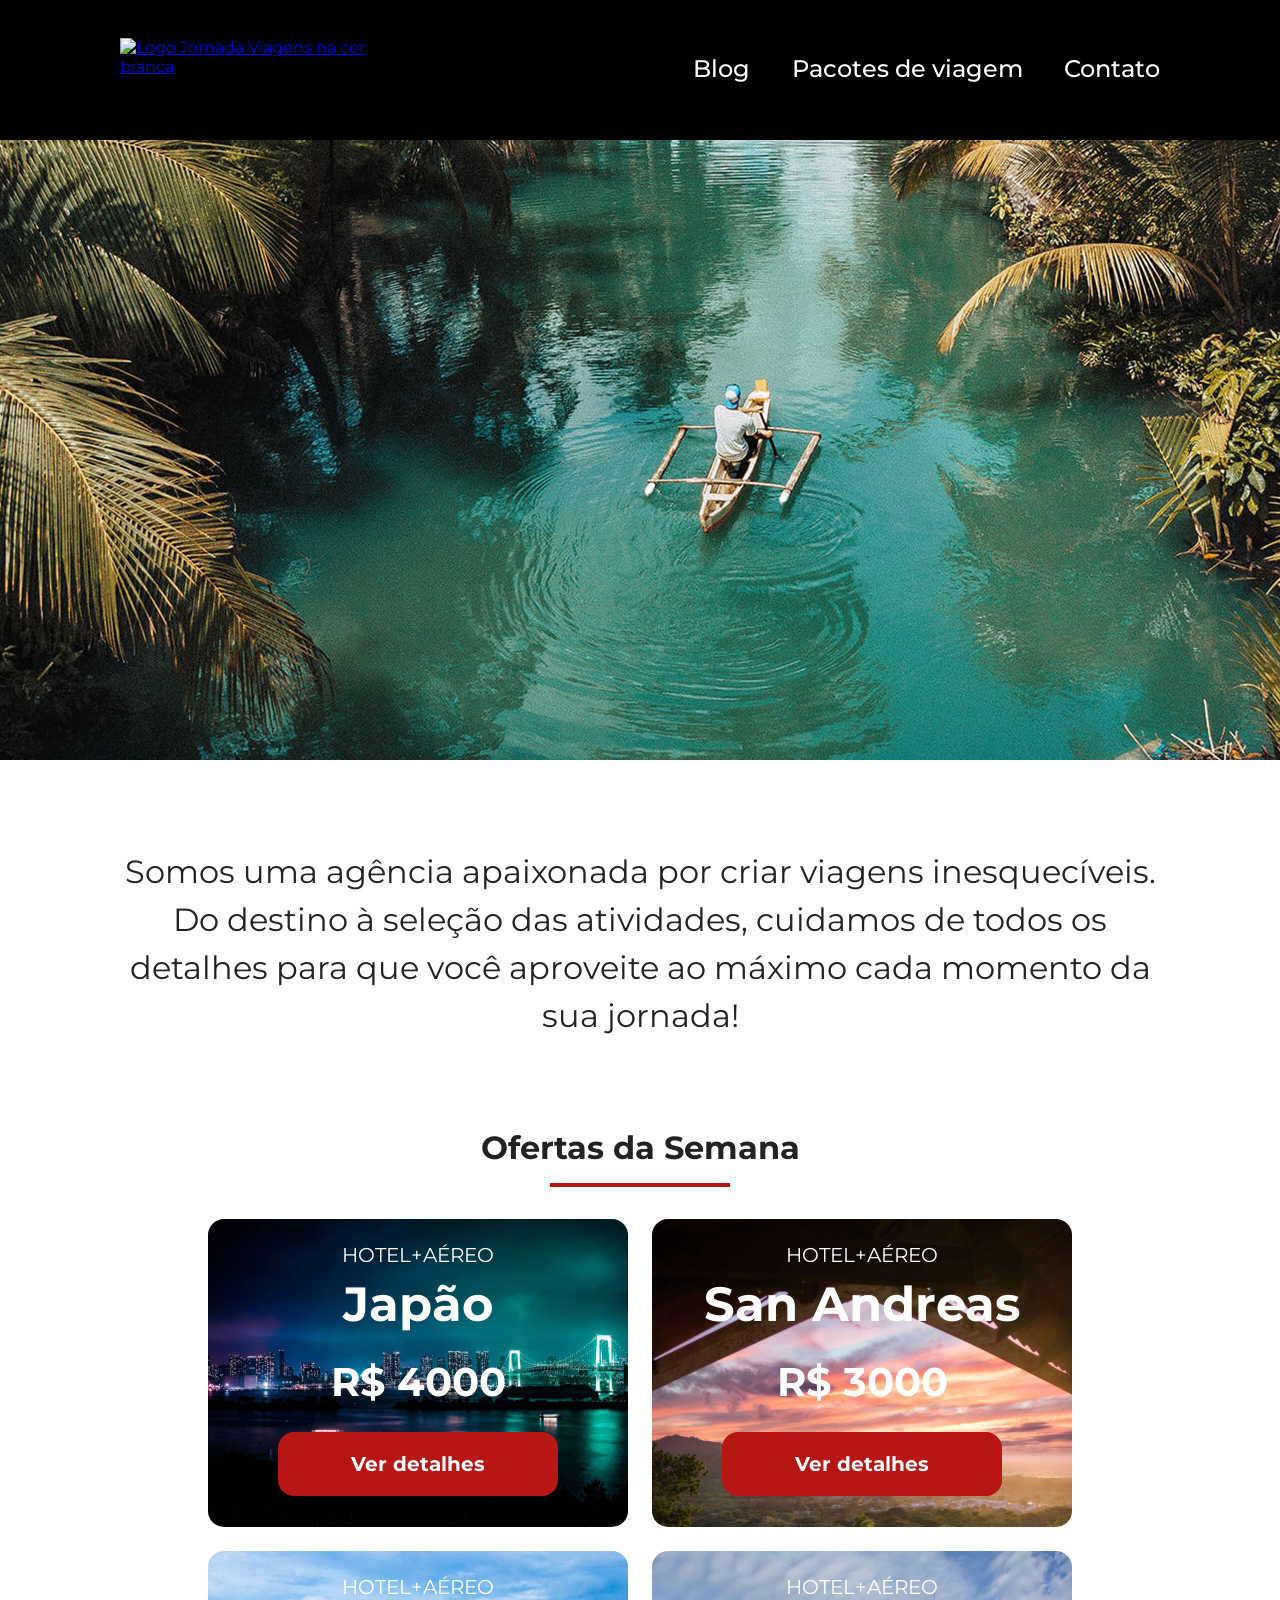
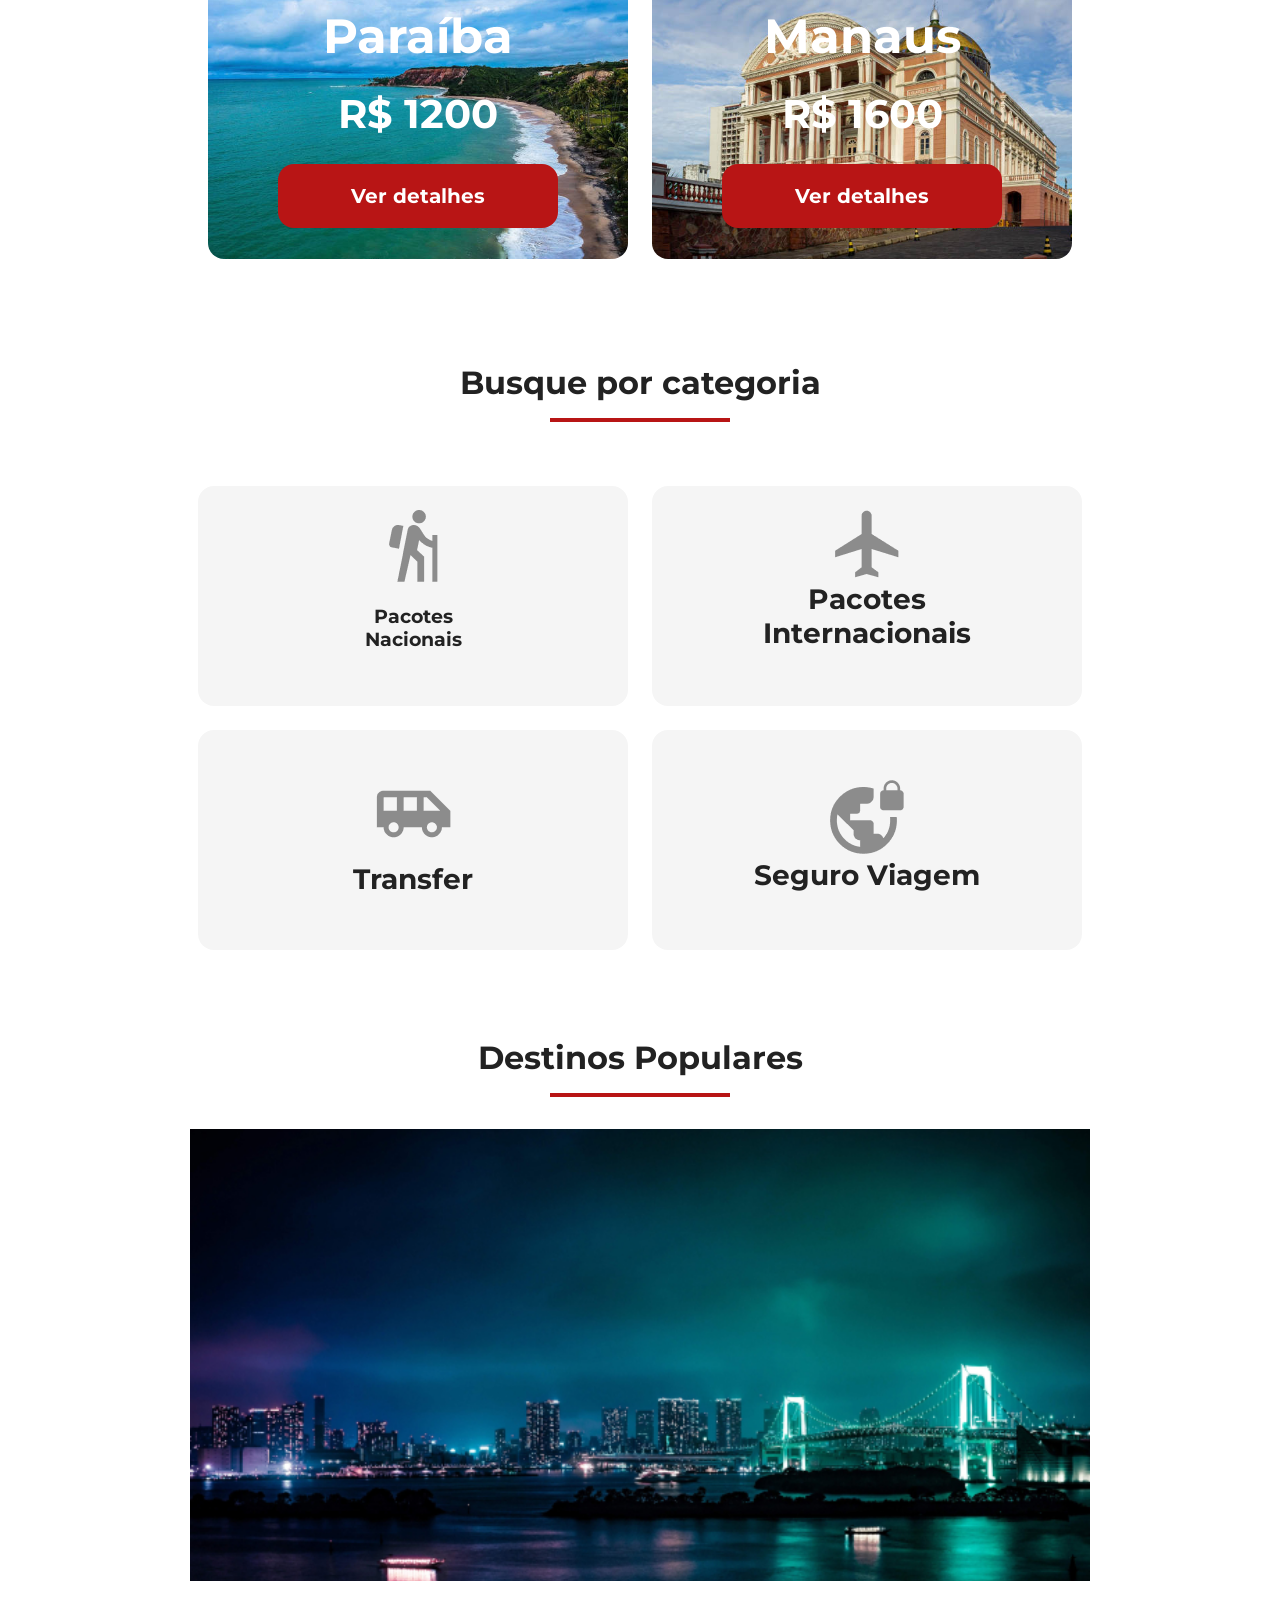
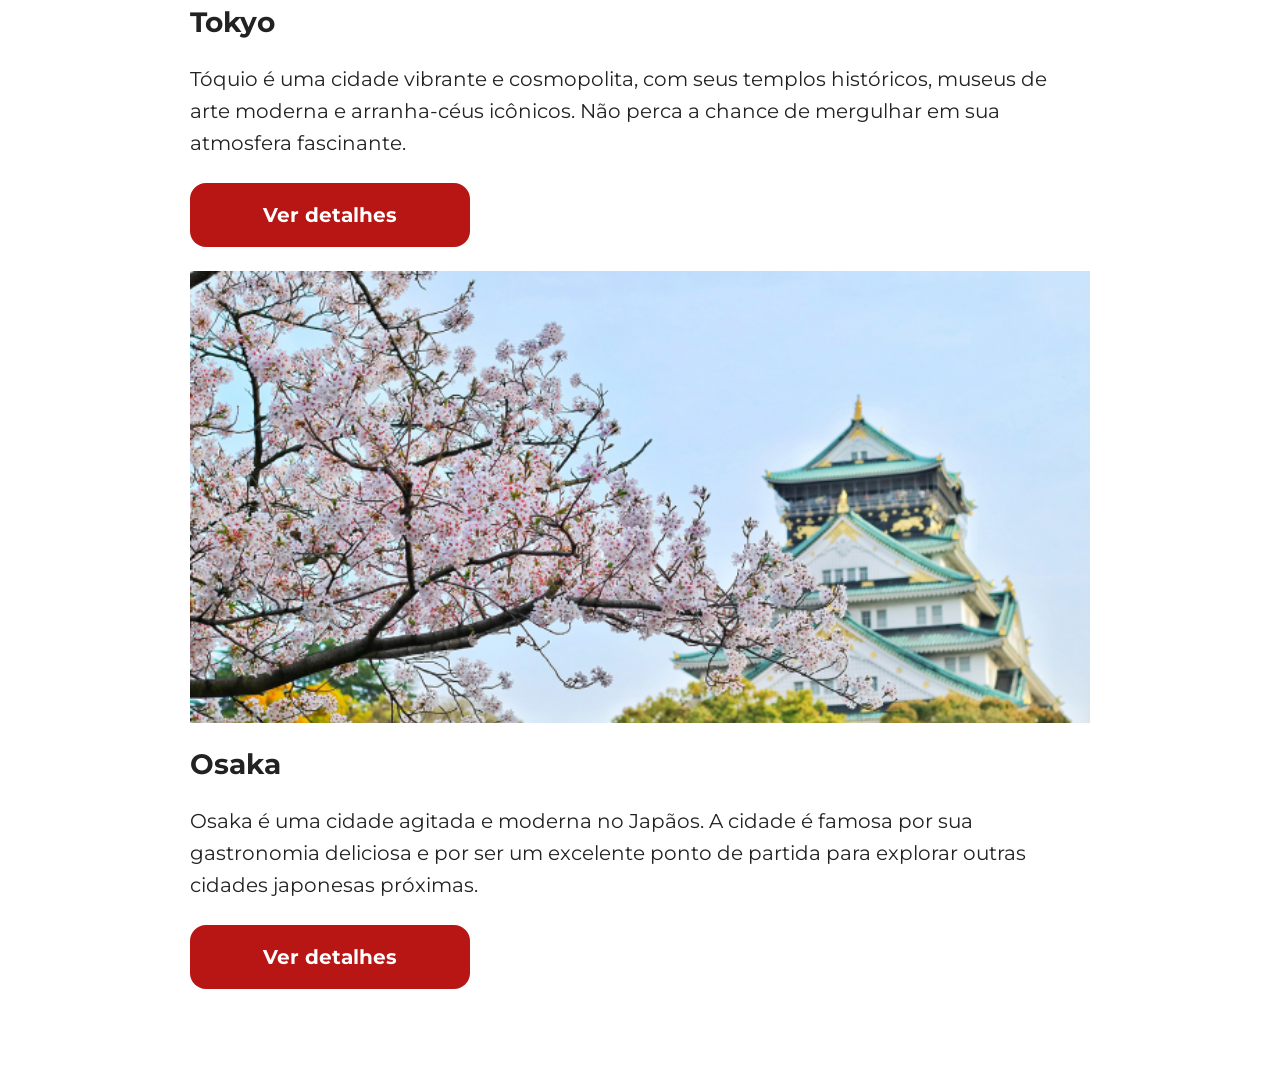
==== index.html @ fd66cb54 "igualando código e destinations" ====
<!doctype html>
<html lang="pt-BR">

<head>
  <meta charset="UTF-8" />
  <meta name="viewport" content="width=device-width, initial-scale=1.0" />
  <link rel="stylesheet" href="./css/style.css" />
  <title>Jornada Viagens</title>
</head>

<body>
  <header class="main-header">
    <a class="logo" href="index.html" title="voltar para a página inicial">
      <img class="img-mobile" src="img/bussola-jornada-branco.png"
        alt="Bussola do logo Jornada Viagens na cor branca" />
      <img class="img-desktop" src="img/bussola-texto-jornada-branco.png" alt="Logo Jornada Viagens na cor branca" />
    </a>
    <div class="navigation-menu">
      <label for="menu">
        <img src="img/menu.png" alt="menu" />
      </label>
      <input type="checkbox" id="menu" hidden />
      <nav>
        <ul class="list-links">
          <li>
            <a href="blog.html" target="_blank" title="Acessar Blog">Blog</a>
          </li>
          <li>
            <a href="pacotes-de-viagens.html" target="_blank" title="Acessar Pacotes de viagem">Pacotes de viagem</a>
          </li>
          <li>
            <a href="contato.html" target="_blank" title="Acessar Contato">Contato</a>
          </li>
        </ul>
      </nav>
    </div>
  </header>
  <section class="hero">
    <div class="hero-img"></div>
    <h2>
      Somos uma agência apaixonada por criar viagens inesquecíveis. Do destino
      à seleção das atividades, cuidamos de todos os detalhes para que você
      aproveite ao máximo cada momento da sua jornada!
    </h2>
  </section>
  </section>
  <section class="offers">
    <div class="section-title">
      <h2>Ofertas da Semana</h2>
      <hr />
    </div>
    <div class="offers-cards">
      <article class="card japao">
        <header>
          <p>HOTEL+AÉREO</p>
          <h3>
            Japão <br />
            <span>R$ 4000</span>
          </h3>
        </header>
        <footer>
          <a href="#" class="button">Ver detalhes</a>
        </footer>
      </article>
      <article class="card san-andreas">
        <header>
          <p>HOTEL+AÉREO</p>
          <h3>
            San Andreas <br />
            <span>R$ 3000</span>
          </h3>
        </header>
        <footer>
          <a href="#" class="button">Ver detalhes</a>
        </footer>
      </article>
      <article class="card paraiba">
        <header>
          <p>HOTEL+AÉREO</p>
          <h3>
            Paraíba <br />
            <span>R$ 1200</span>
          </h3>
        </header>
        <footer>
          <a href="#" class="button">Ver detalhes</a>
        </footer>
      </article>
      <article class="card manaus">
        <header>
          <p>HOTEL+AÉREO</p>
          <h3>
            Manaus <br />
            <span>R$ 1600</span>
          </h3>
        </header>
        <footer>
          <a href="#" class="button">Ver detalhes</a>
        </footer>
      </article>
    </div>
  </section>
  <section class="categories">
    <div class="section-title">
      <h2>Busque por categoria</h2>
      <hr />
    </div>
    <div class="categories-cards">
      <a class="card" href="#" target="_blank" title="Busque pela categoria Pacotes Nacionais">
        <img src="./img/icone-caminhada.png" alt="ícone cinza representando uma pessoa fazendo tracking" />
        <h3>Pacotes <br /> Nacionais</h3>
      </a>

      <a class="card" href="#" target="_blank" title="Busque pela categoria Pacotes Internacionais">
        <img src="img/icone-aviao.png" alt="ícone cinza representando um avião" />
        <h3 class="content-title">
          Pacotes <br />
          Internacionais
        </h3>
      </a>
      <a class="card single-line transfer" href="#" target="_blank" title="Busque pela categoria Transfer">
        <img src="img/icone-onibus.png" alt="ícone cinza representando um ônibus" />
        <h3 class="content-title">Transfer</h3>
      </a>
      <a class="card single-line" href="#" target="_blank" title="Busque pela categoria Seguro Viagem">
        <img src="img/icone-planeta.png" alt="ícone cinza representando o planeta terra com um cadeado" />
        <h3 class="content-title">Seguro Viagem</h3>
      </a>
    </div>
  </section>
  <section class="destinations">
    <div class="section-title">
      <h2>Destinos Populares</h2>
      <hr />
    </div>
    <div class="destination-items">
      <article class="item tokyo">
        <header>
          <div class="img-item"></div>
          <h3 class="content-title">Tokyo</h3>
        </header>
        <p class="content-text">
          Tóquio é uma cidade vibrante e cosmopolita, com seus templos
          históricos, museus de arte moderna e arranha-céus icônicos. Não
          perca a chance de mergulhar em sua atmosfera fascinante.
        </p>
        <footer>
          <a href="#" class="button" target="_blank" title="Veja mais detalhes do destino Tokyo">Ver detalhes</a>
        </footer>
      </article>
      <article class="item osaka">
        <header>
          <div class="img-item"></div>
          <h3 class="content-title">Osaka</h3>
        </header>
        <p class="content-text">
          Osaka é uma cidade agitada e moderna no Japãos. A cidade é famosa
          por sua gastronomia deliciosa e por ser um excelente ponto de
          partida para explorar outras cidades japonesas próximas.
        </p>
        <footer>
          <a href="#" class="button" target="_blank" title="Veja mais detalhes do destino Osaka">Ver detalhes</a>
        </footer>
      </article>
    </div>
  </section>
</body>

</html>
---- css/style.css ----
@import url("global.css");
@import url("header.css");
@import url("hero.css");
@import url("offers.css");
@import url(categories.css);
@import url("destinations.css");
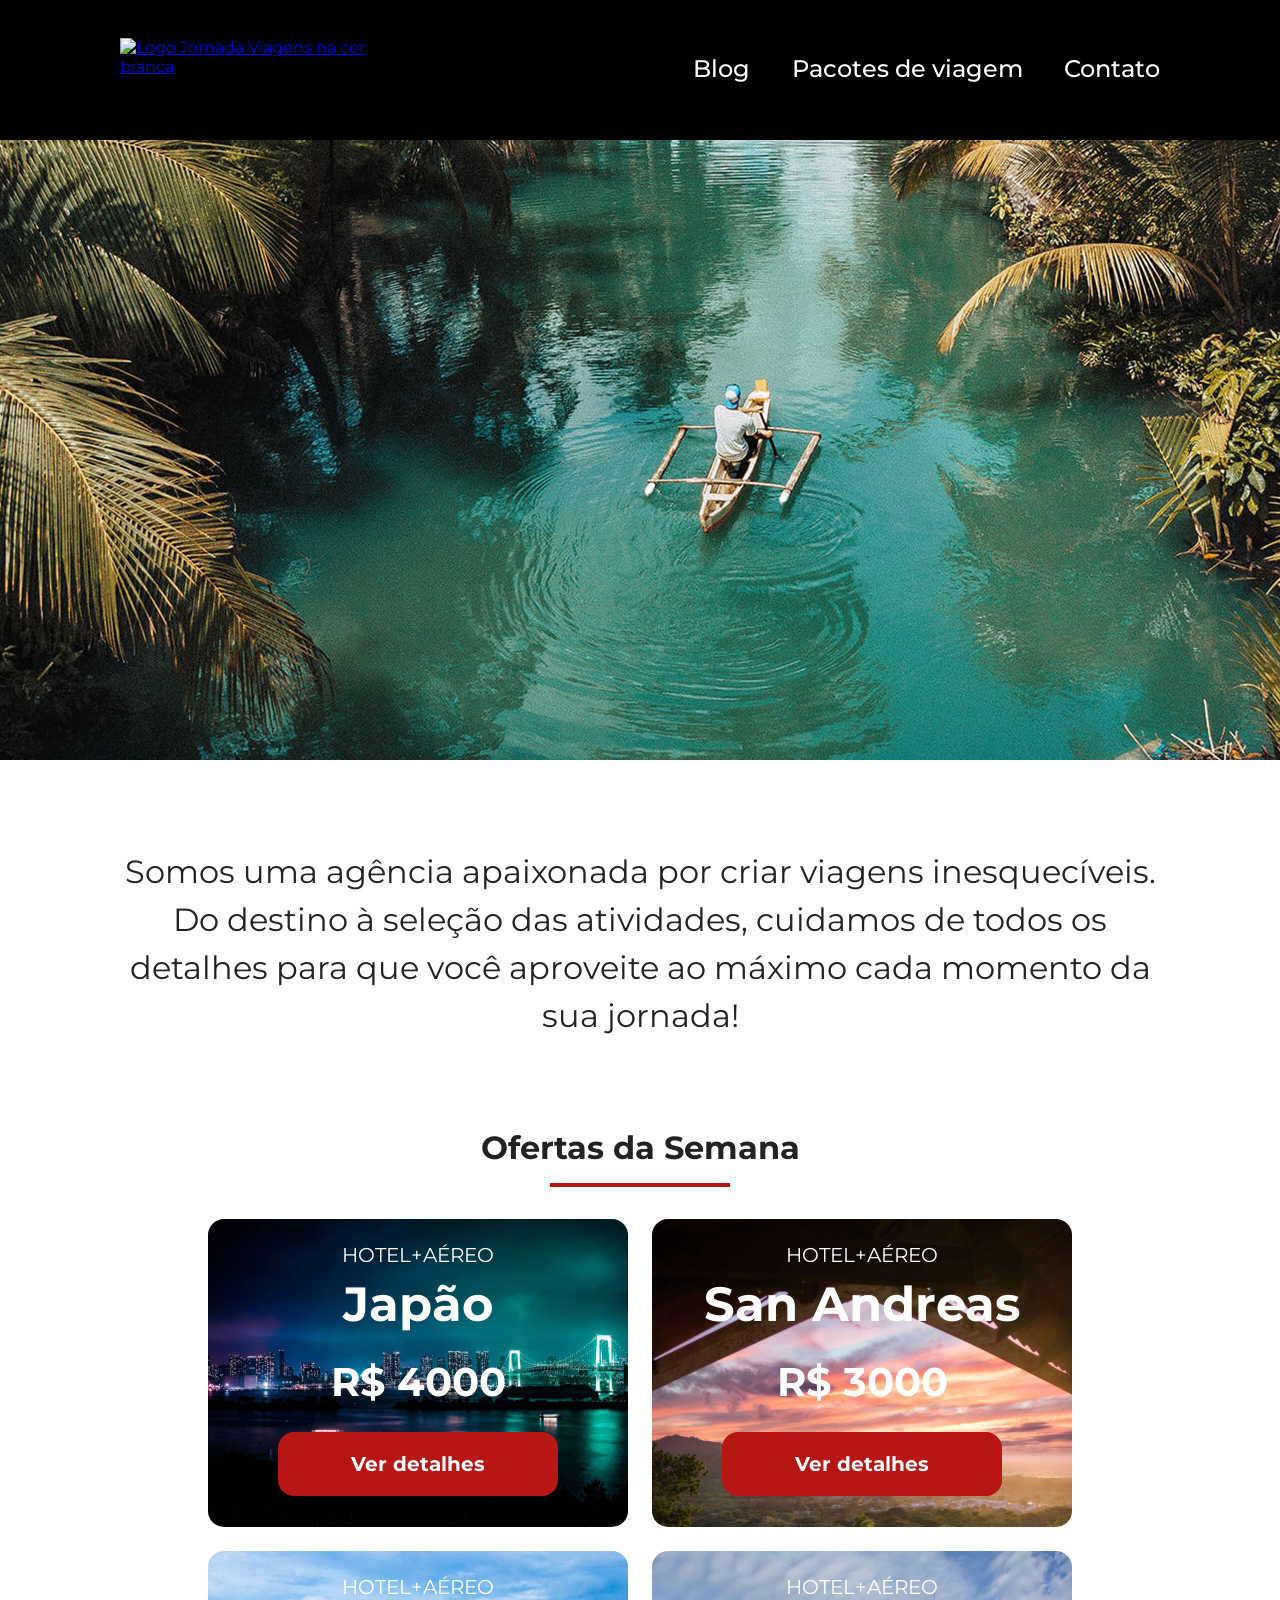
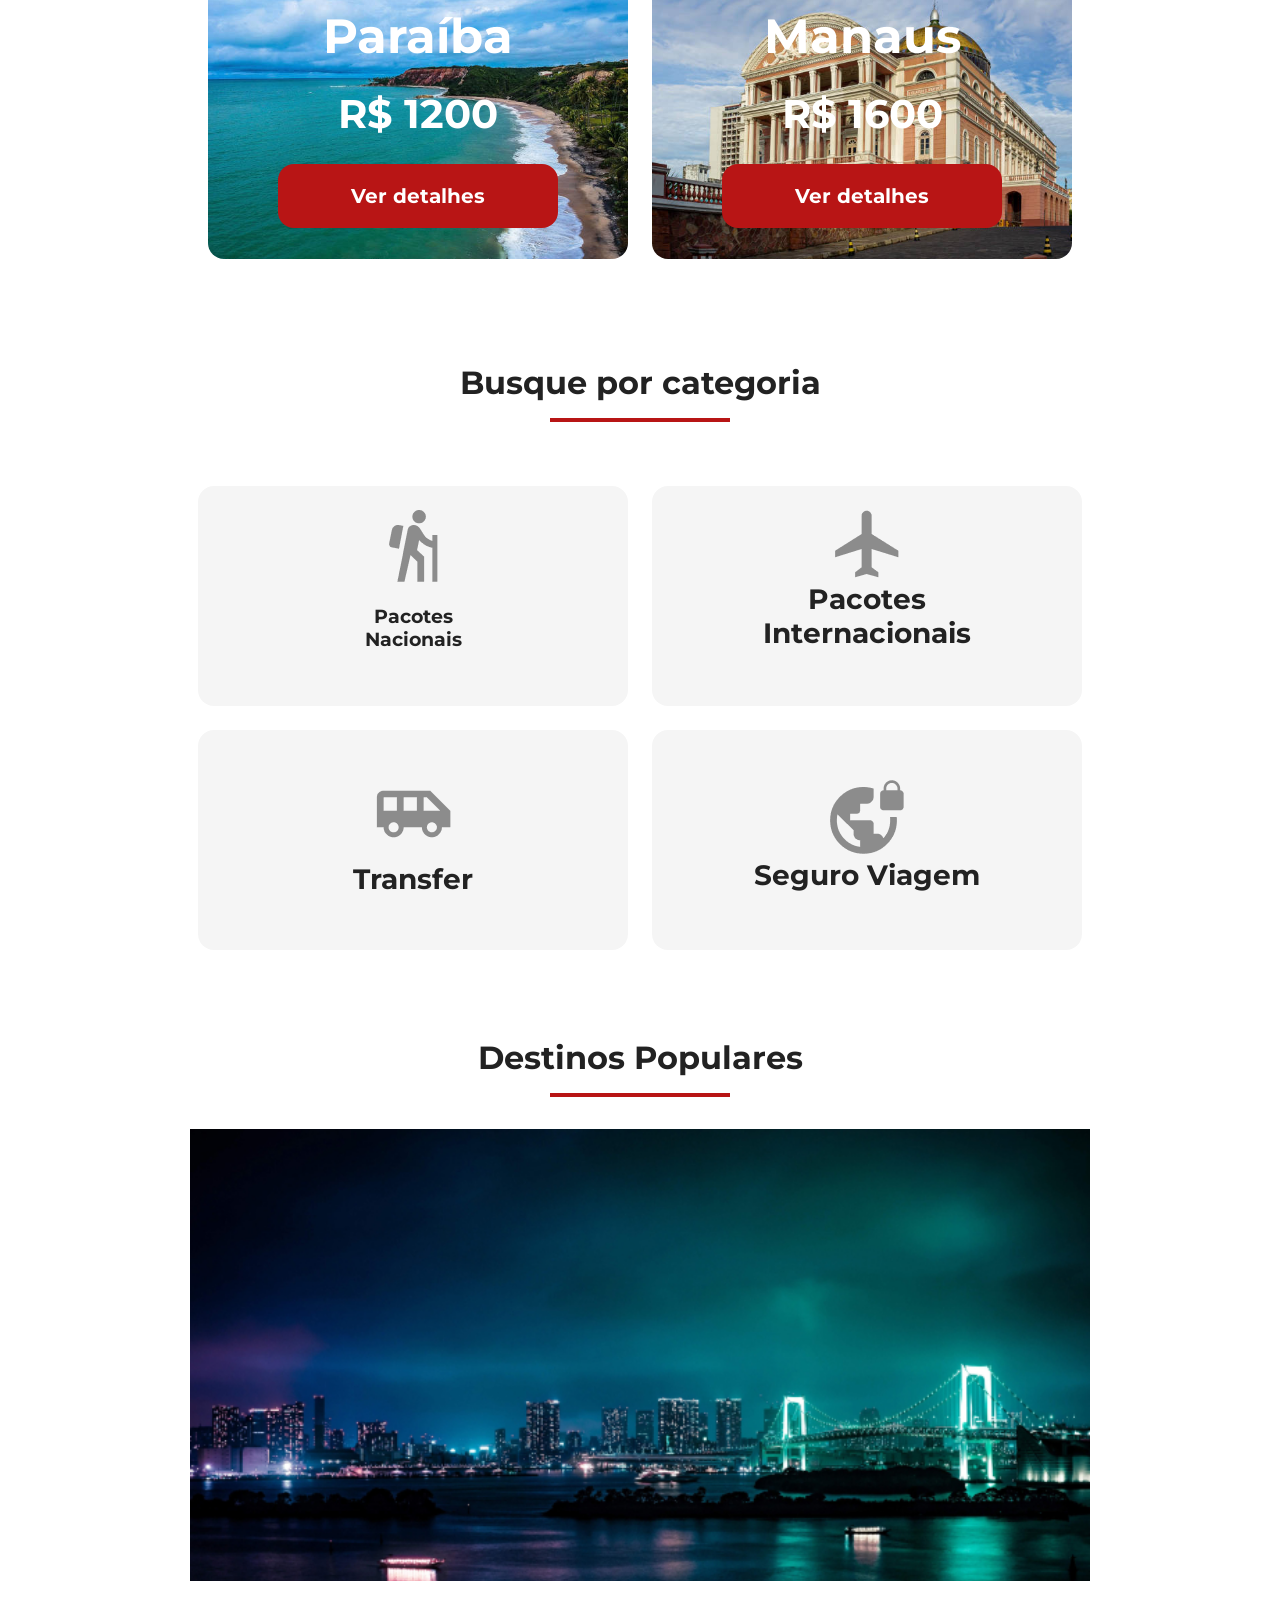
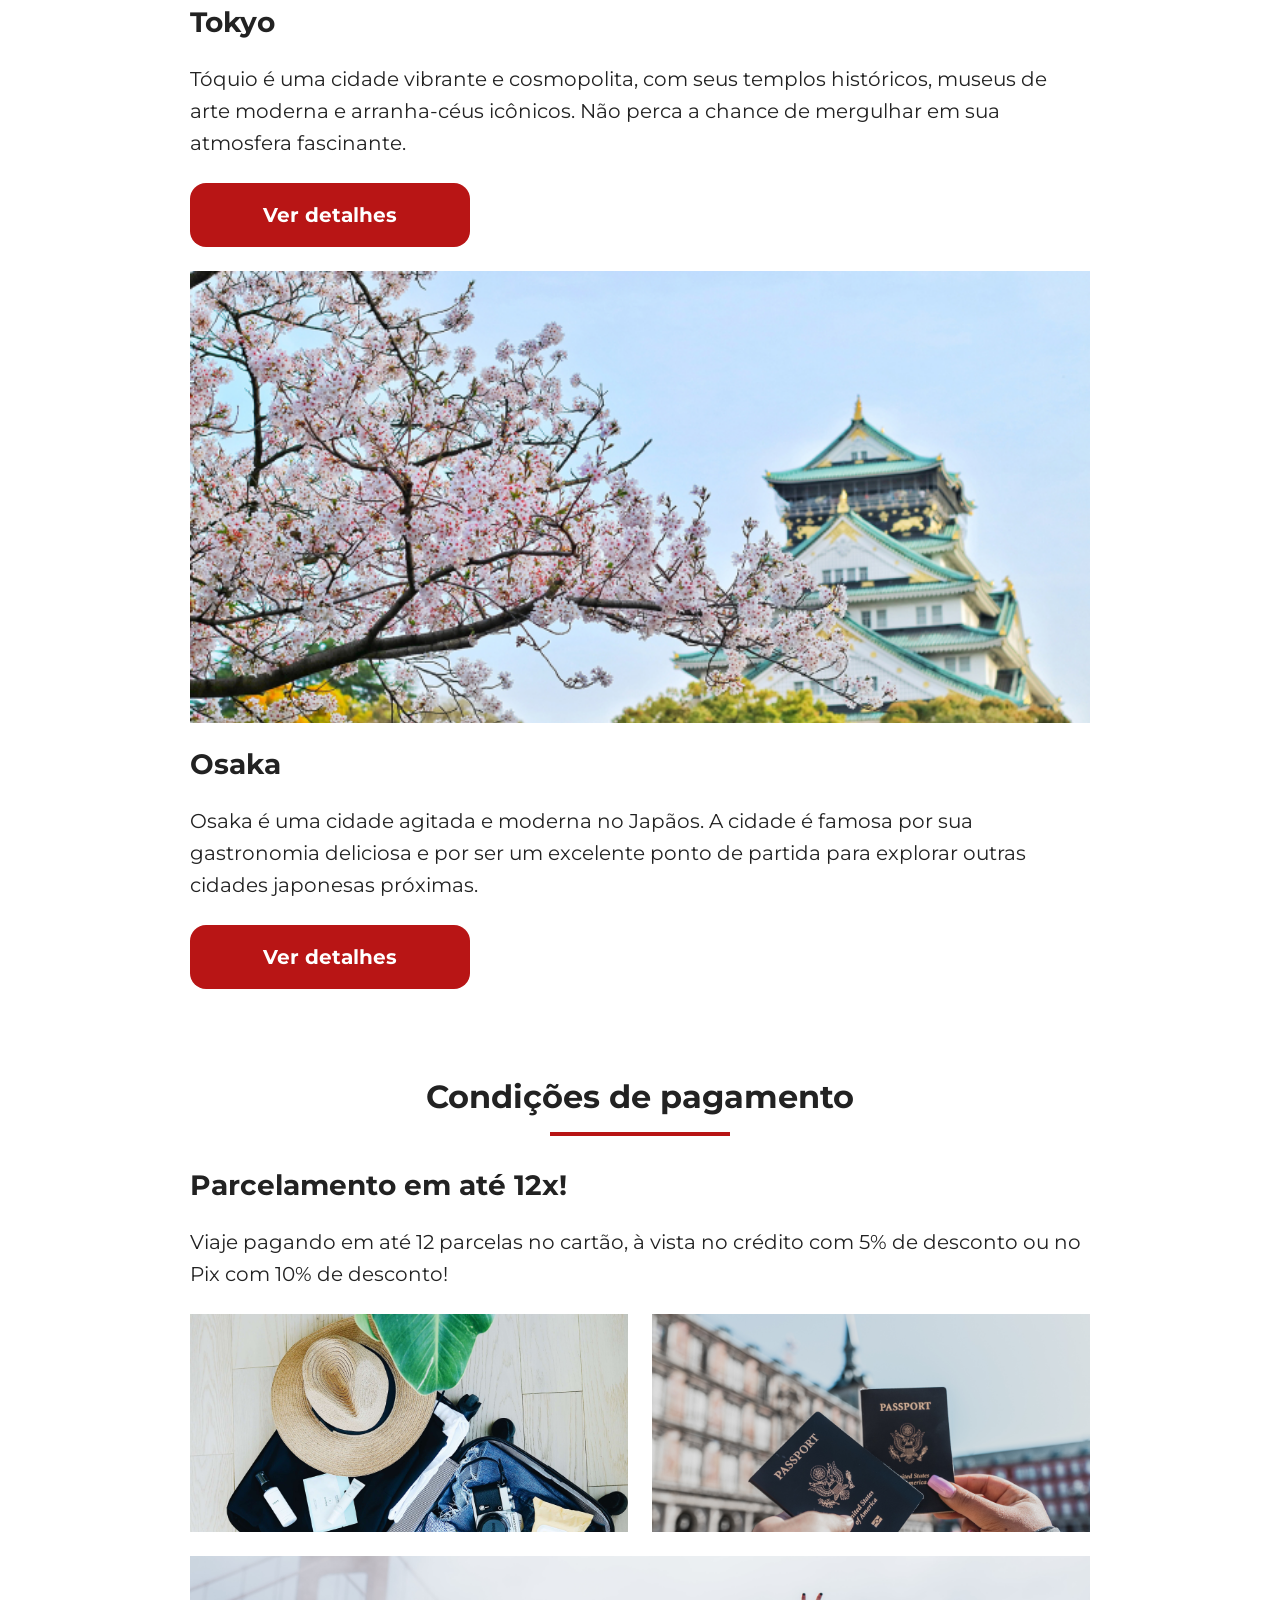
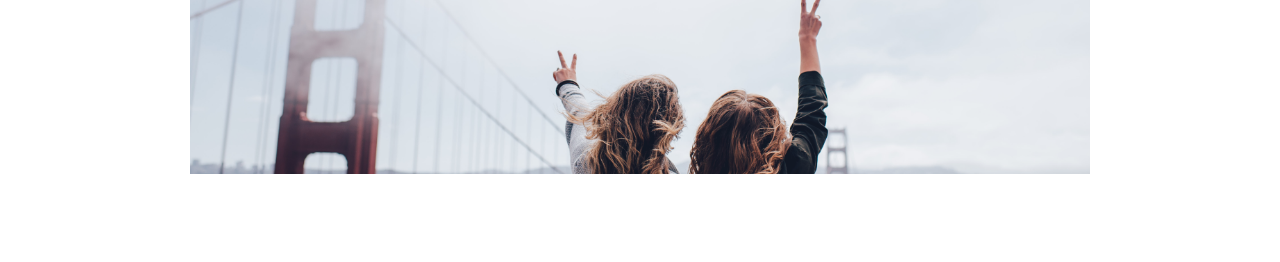
==== commit fddfbd65: "Sessão Pagamentos" ====
--- a/index.html
+++ b/index.html
@@ -164,6 +164,22 @@
       </article>
     </div>
   </section>
+  <section class="payments">
+    <div class="section-title">
+      <h2>Condições de pagamento</h2>
+      <hr />
+    </div>
+    <div class="text-content">
+      <h3 class="content-title">Parcelamento em até 12x!</h3>
+      <p class="content-text">
+        Viaje pagando em até 12 parcelas no cartão, à vista no crédito com 5% de desconto ou no Pix com 10% de desconto! </p>
+    </div>
+    <div class="image-gallery">
+      <div class="image first"></div>
+      <div class="image second"></div>
+      <div class="image thirdy colspan-2"></div>
+    </div>
+  </section>
 </body>
 
 </html>
--- a/css/style.css
+++ b/css/style.css
@@ -4,3 +4,4 @@
 @import url("offers.css");
 @import url(categories.css);
 @import url("destinations.css");
+@import url("payments.css");
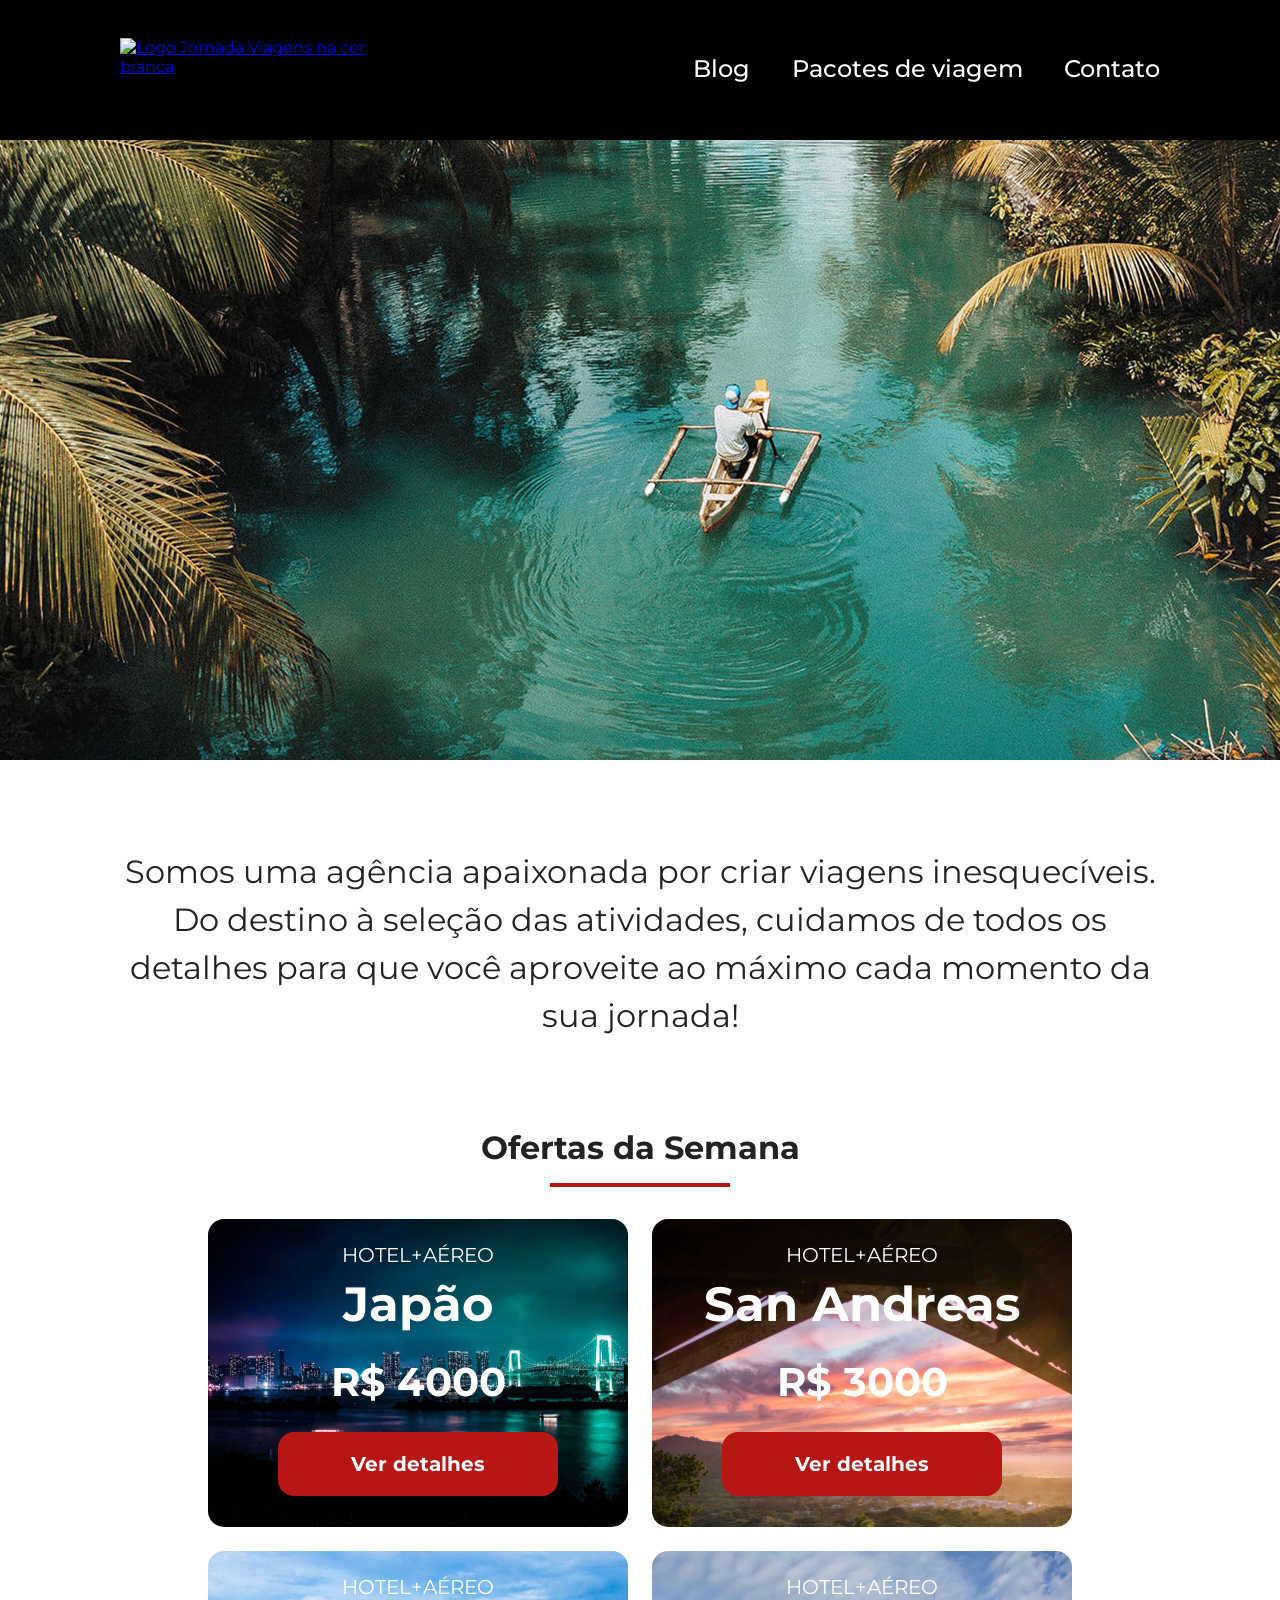
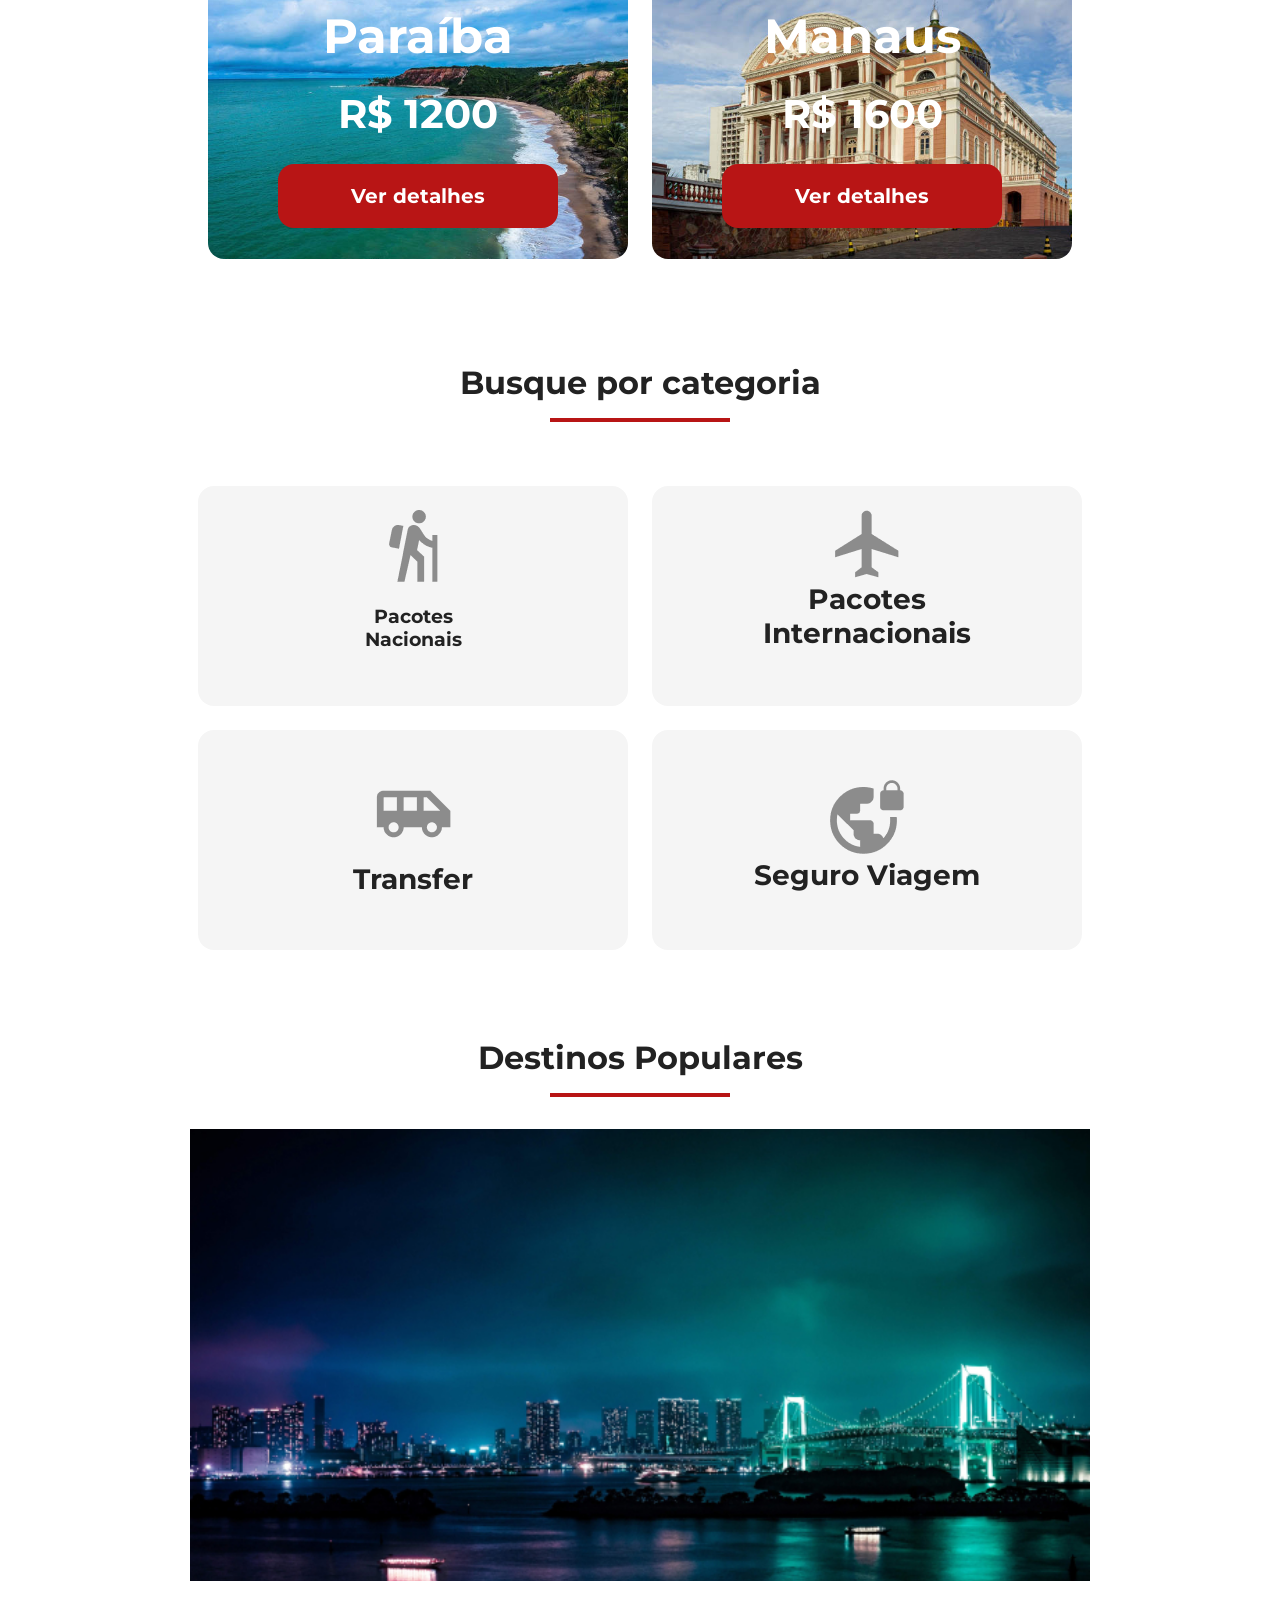
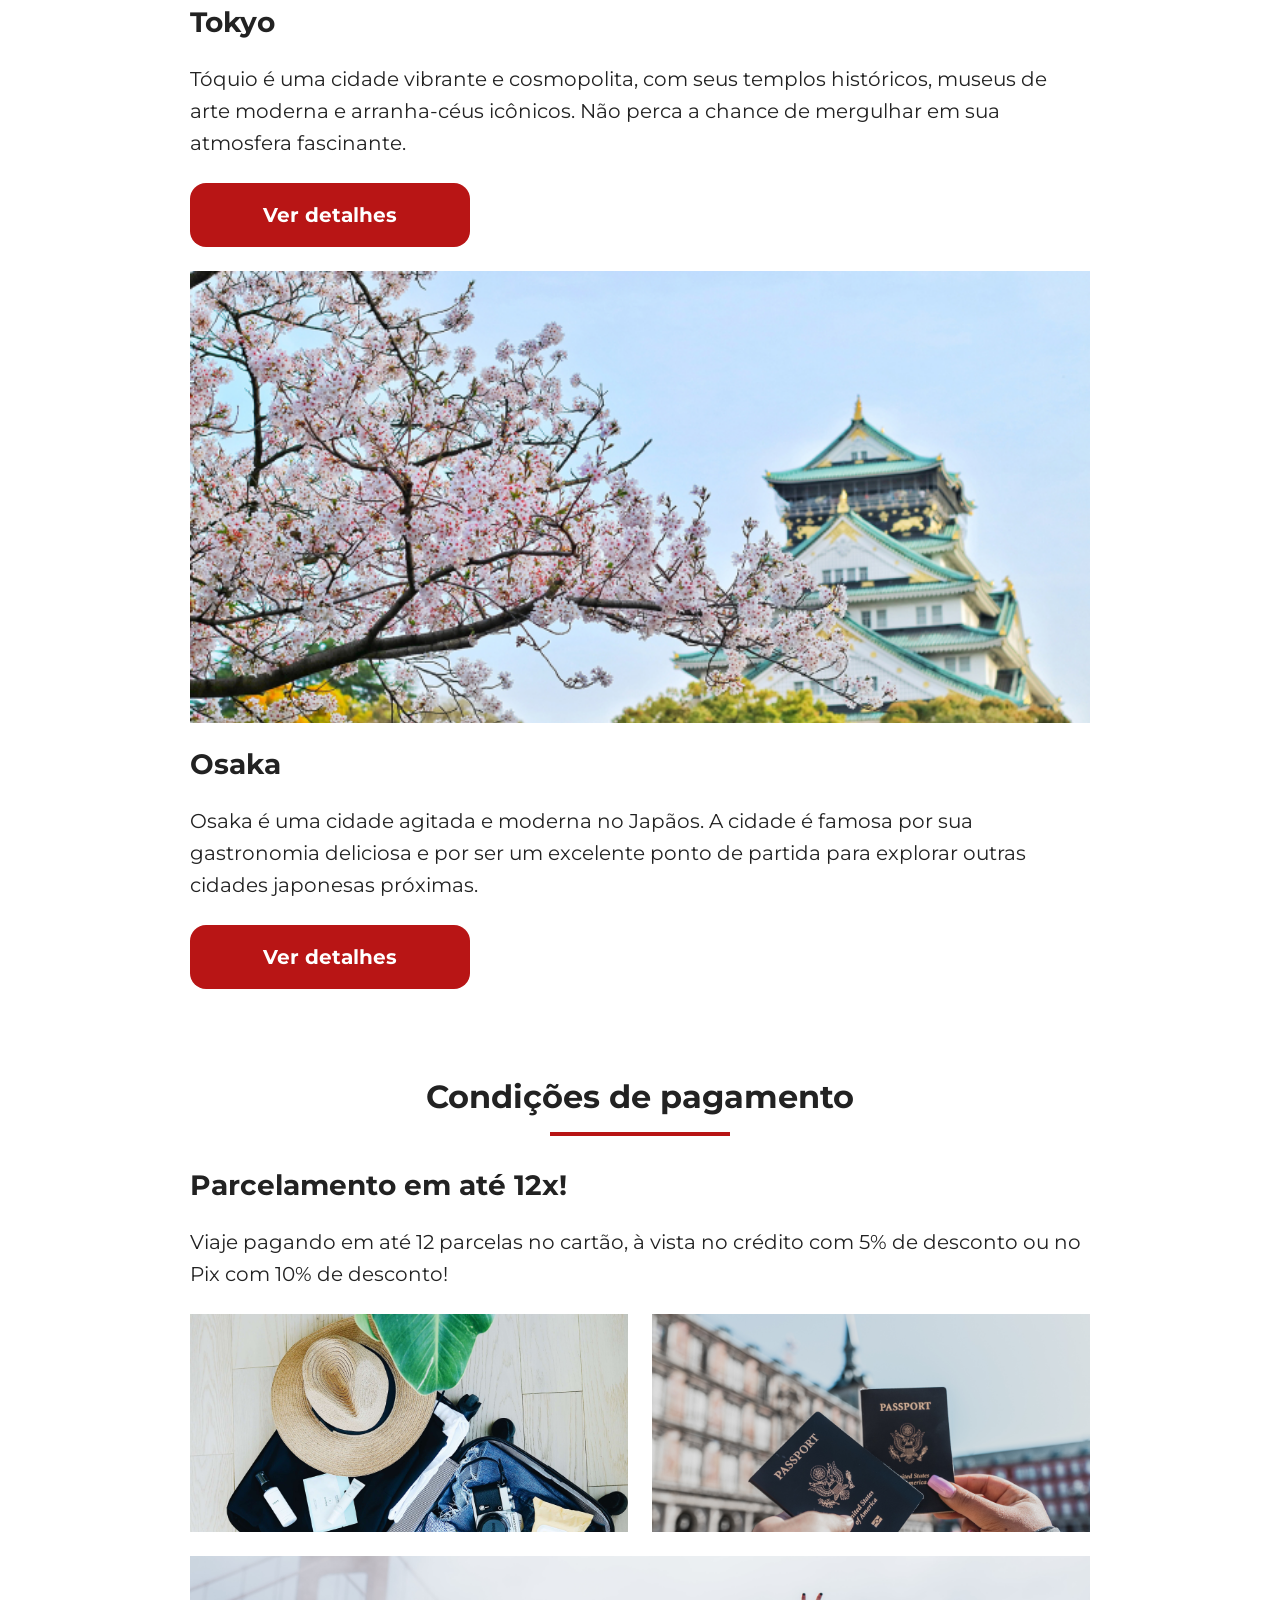
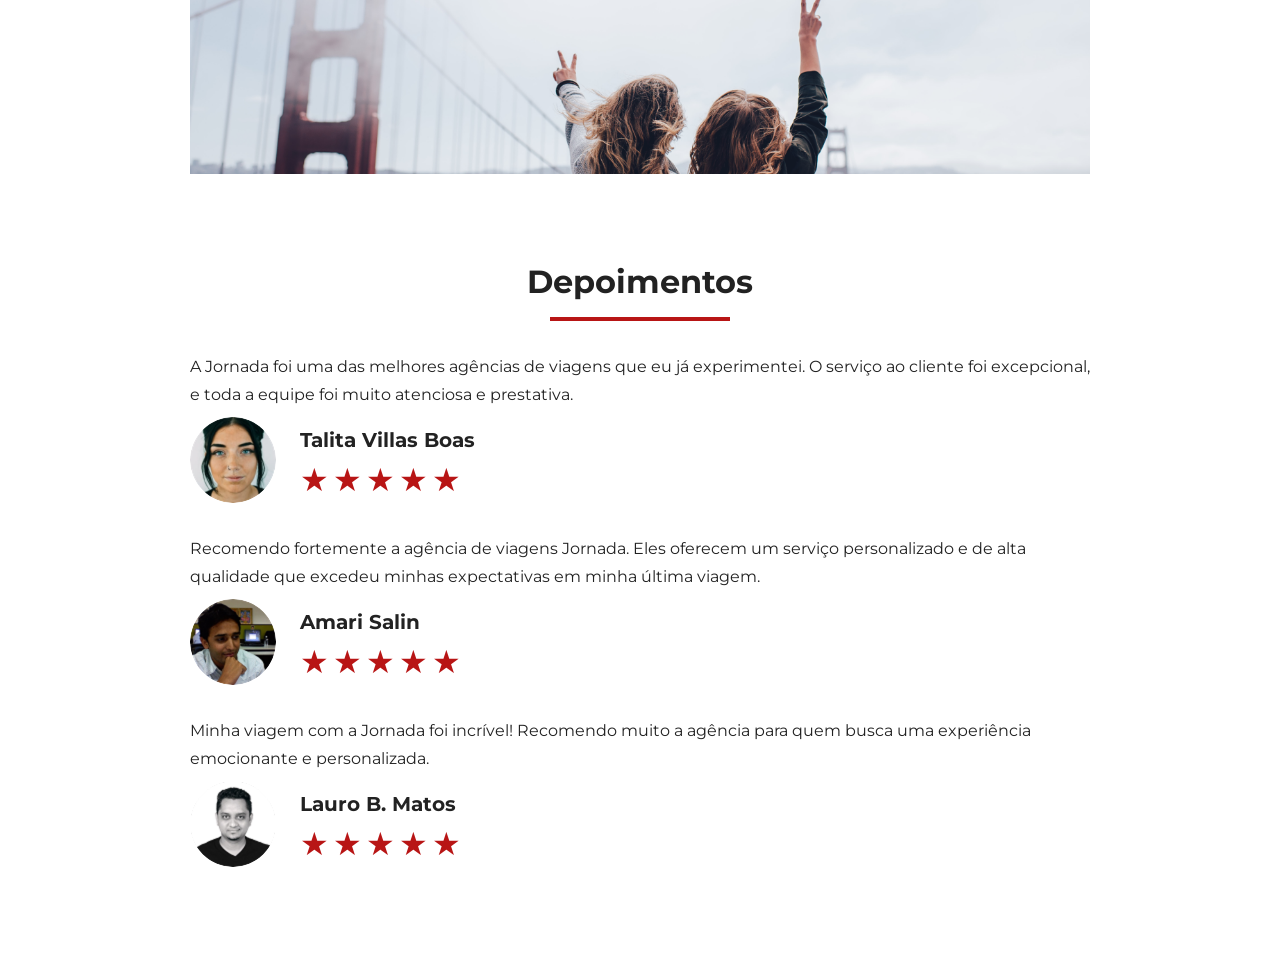
==== commit 32df6a20: "depoimentos" ====
--- a/index.html
+++ b/index.html
@@ -169,17 +169,83 @@
       <h2>Condições de pagamento</h2>
       <hr />
     </div>
-    <div class="text-content">
-      <h3 class="content-title">Parcelamento em até 12x!</h3>
-      <p class="content-text">
-        Viaje pagando em até 12 parcelas no cartão, à vista no crédito com 5% de desconto ou no Pix com 10% de desconto! </p>
-    </div>
-    <div class="image-gallery">
-      <div class="image first"></div>
-      <div class="image second"></div>
-      <div class="image thirdy colspan-2"></div>
-    </div>
-  </section>
+    <div class="content-container">
+      <div class="text-content">
+        <h3 class="content-title">Parcelamento em até 12x!</h3>
+        <p class="content-text">
+          Viaje pagando em até 12 parcelas no cartão, à vista no crédito com 5% de desconto ou no Pix com 10% de
+          desconto! </p>
+      </div>
+      <div class="image-gallery">
+        <div class="image first"></div>
+        <div class="image second"></div>
+        <div class="image thirdy colspan-2"></div>
+      </div>
+    </div>
+  </section>
+  <section class="testimonials">
+    <div class="section-title">
+      <h2>Depoimentos</h2>
+      <hr />
+    </div>
+    <div class="testimonial-container">
+      <article class="testimonial">
+        <header>
+          <p>A Jornada foi uma das melhores agências de viagens que eu já experimentei. O serviço ao cliente foi
+            excepcional, e toda a equipe foi muito atenciosa e prestativa.</p>
+        </header>
+        <footer>
+          <img src="img/avatar-talita.png" alt="Foto de perfil da cliente Talita Villas Boas" />
+          <div class="profile-content">
+            <h4 class="content-title">Talita Villas Boas</h4>
+            <div class="rating">
+              <span class="star">&#9733;</span>
+              <span class="star">&#9733;</span>
+              <span class="star">&#9733;</span>
+              <span class="star">&#9733;</span>
+              <span class="star">&#9733;</span>
+            </div>
+          </div>
+        </footer>
+      </article>
+      <article class="testimonial">
+        <header>
+          <p>Recomendo fortemente a agência de viagens Jornada. Eles oferecem um serviço personalizado e de alta
+            qualidade que excedeu minhas expectativas em minha última viagem.</p>
+        </header>
+        <footer>
+          <img src="img/avatar-amari.png" alt="Foto de perfil da cliente Amari Salin" />
+          <div class="profile-content">
+            <h4 class="content-title">Amari Salin</h4>
+            <div class="rating">
+              <span class="star">&#9733;</span>
+              <span class="star">&#9733;</span>
+              <span class="star">&#9733;</span>
+              <span class="star">&#9733;</span>
+              <span class="star">&#9733;</span>
+            </div>
+          </div>
+        </footer>
+      </article>
+      <article class="testimonial">
+        <header>
+          <p>Minha viagem com a Jornada foi incrível! Recomendo muito a agência para quem busca uma experiência emocionante e personalizada.</p>
+        </header>
+        <footer>
+          <img src="img/avatar-lauro.png" alt="Foto de perfil da cliente Lauro B. Matos" />
+          <div class="profile-content">
+            <h4 class="content-title">Lauro B. Matos</h4>
+            <div class="rating">
+              <span class="star">&#9733;</span>
+              <span class="star">&#9733;</span>
+              <span class="star">&#9733;</span>
+              <span class="star">&#9733;</span>
+              <span class="star">&#9733;</span>
+            </div>
+          </div>
+        </footer>
+      </article>
+    </div>
 </body>
 
 </html>
--- a/css/style.css
+++ b/css/style.css
@@ -5,3 +5,4 @@
 @import url(categories.css);
 @import url("destinations.css");
 @import url("payments.css");
+@import url("testimonials.css");
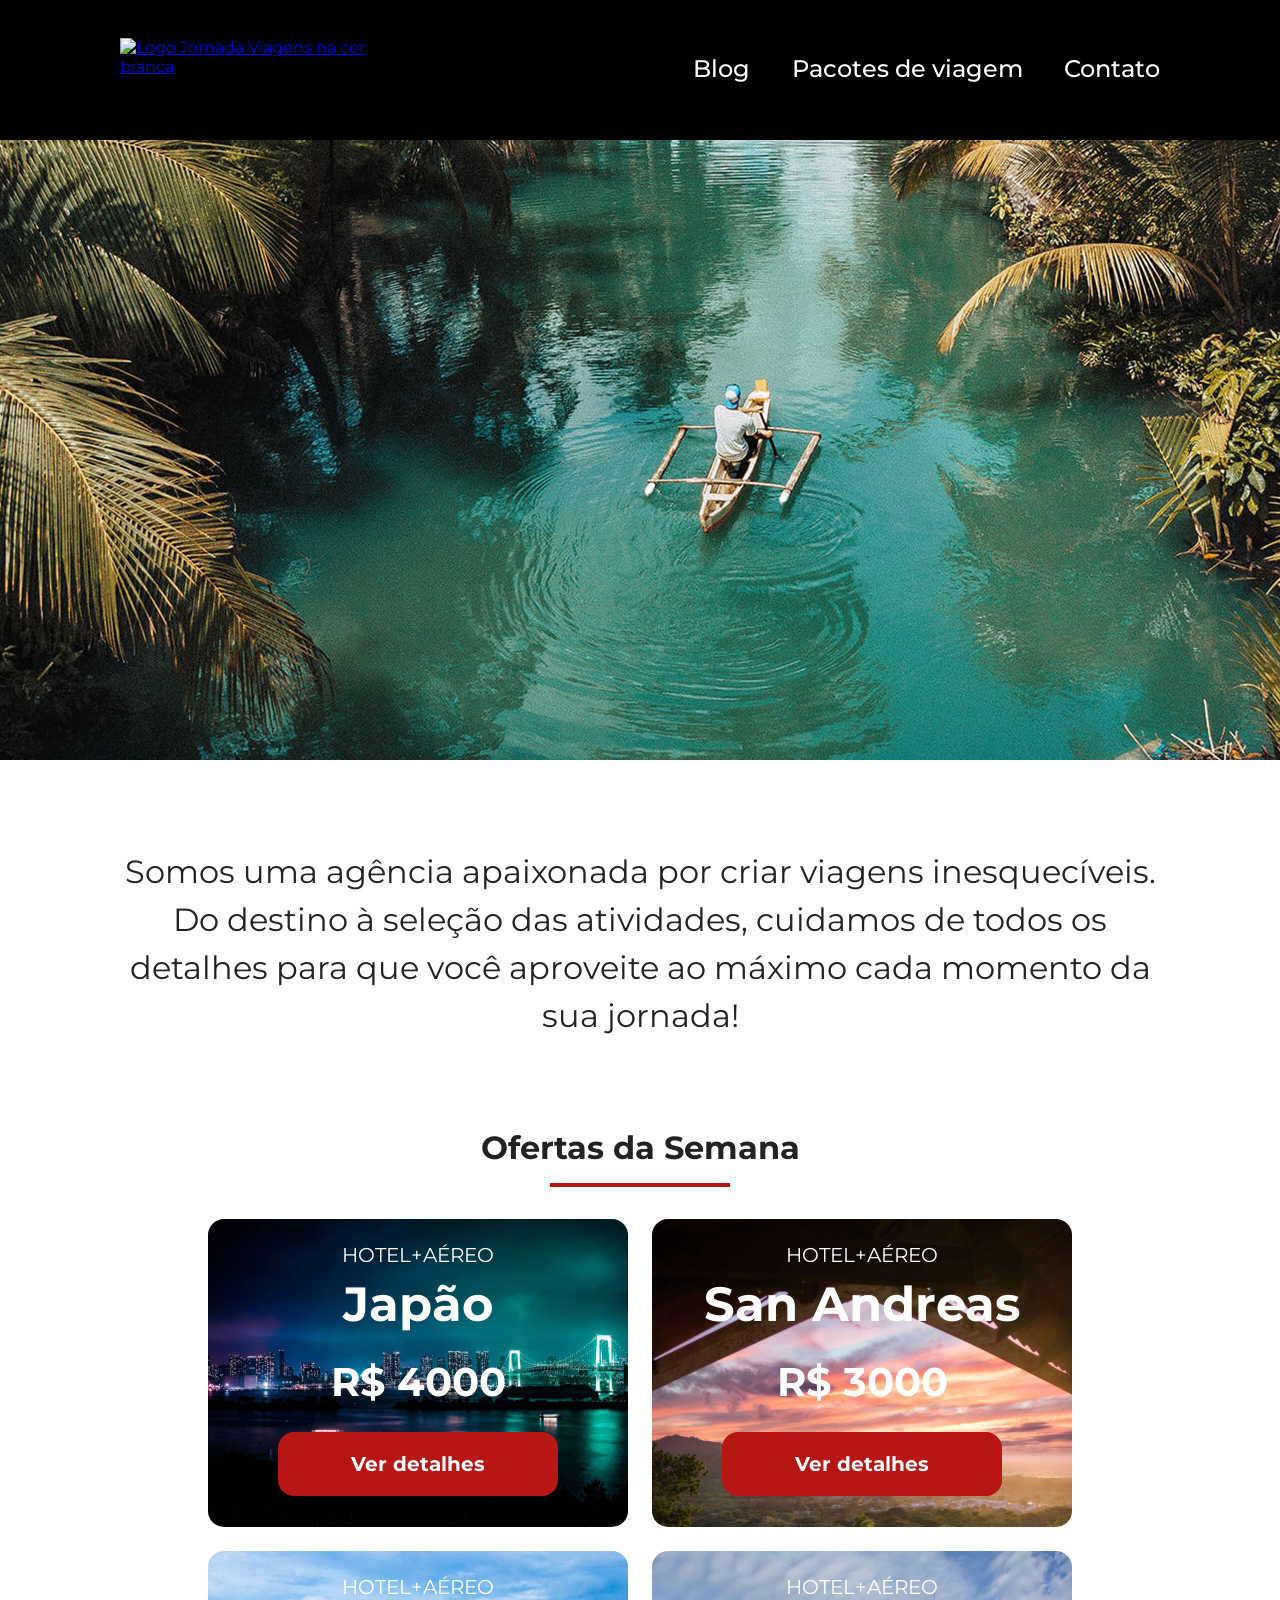
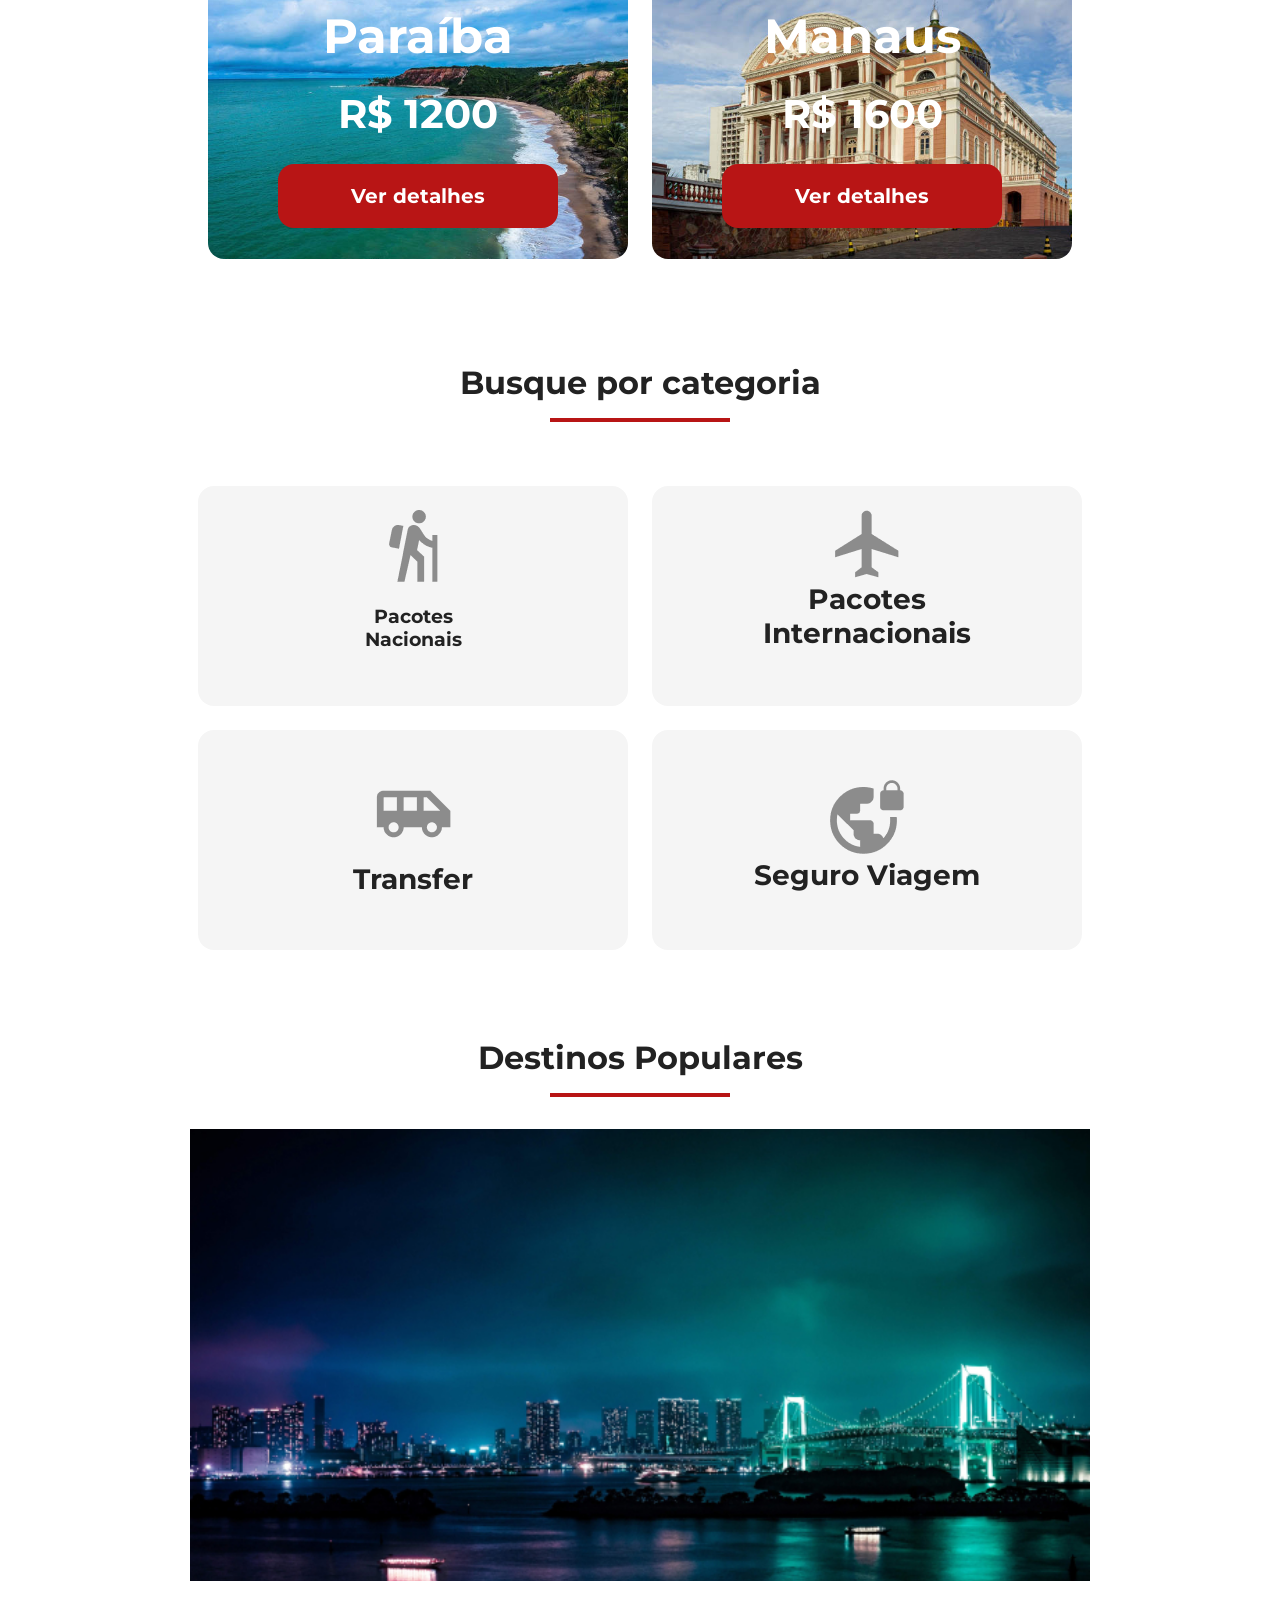
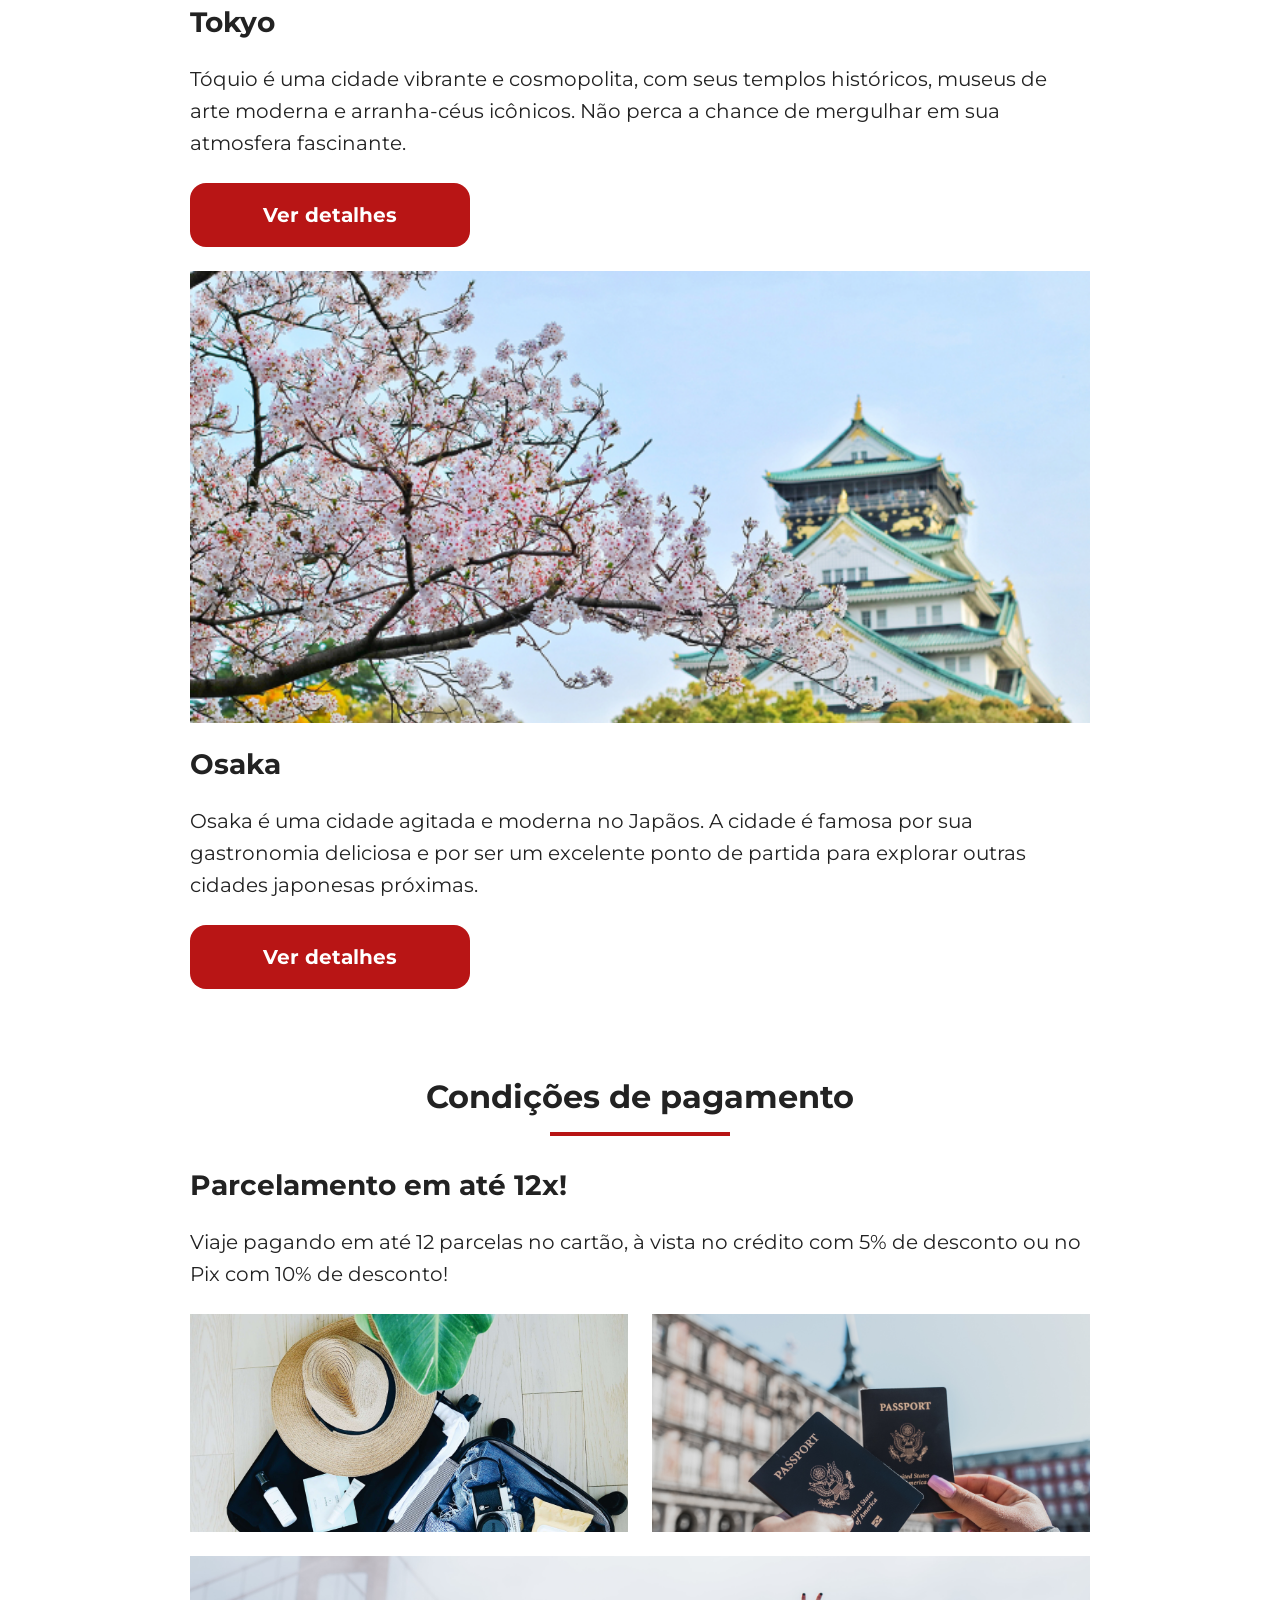
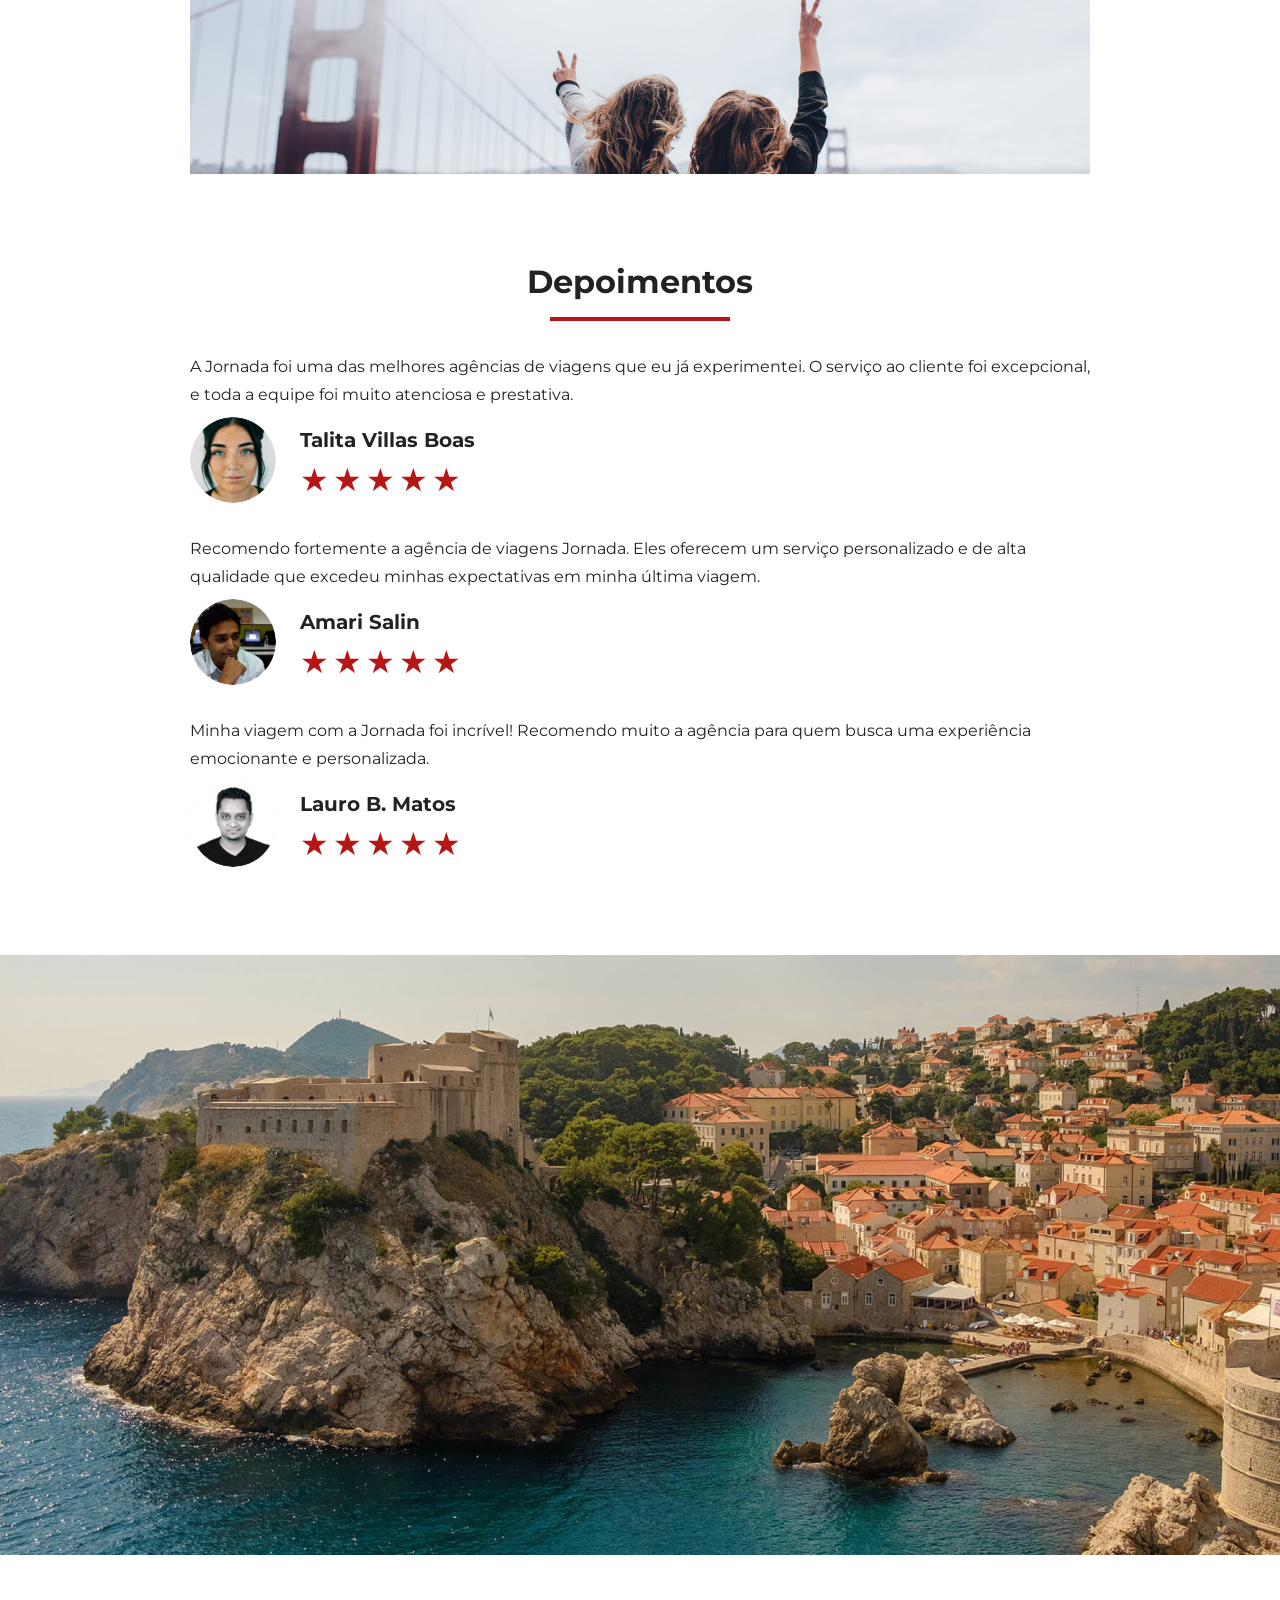
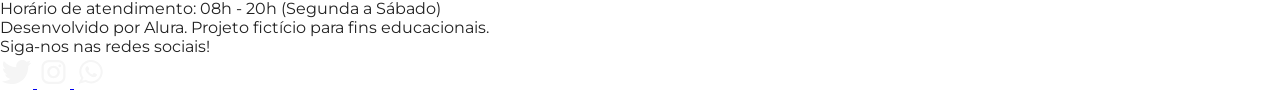
==== commit a6c832ba: "footer" ====
--- a/index.html
+++ b/index.html
@@ -229,7 +229,8 @@
       </article>
       <article class="testimonial">
         <header>
-          <p>Minha viagem com a Jornada foi incrível! Recomendo muito a agência para quem busca uma experiência emocionante e personalizada.</p>
+          <p>Minha viagem com a Jornada foi incrível! Recomendo muito a agência para quem busca uma experiência
+            emocionante e personalizada.</p>
         </header>
         <footer>
           <img src="img/avatar-lauro.png" alt="Foto de perfil da cliente Lauro B. Matos" />
@@ -246,6 +247,30 @@
         </footer>
       </article>
     </div>
+  </section>
+  <section class="bottom-hero">
+    <div class="hero-img">
+    </div>
+  </section>
+  <footer class="main-footer">
+    <div class="footer-content">
+      <img src="img/logo-footer.png" alt="Logo Completo Jornada Viagens" />
+      <p>Horário de atendimento: 08h - 20h (Segunda a Sábado)</p>
+      <p>Desenvolvido por Alura. Projeto fictício para fins educacionais.</p>
+    </div>
+    <div class="footer-social">
+      <p>Siga-nos nas redes sociais!</p>
+      <a href="#" target="_blank" title="Acessar Twitter da Jornada Viagens">
+        <img src="img/icone-twitter.svg" alt="Ícone do Twitter" />
+      </a>
+      <a href="#" target="_blank" title="Acessar Instagram da Jornada Viagens">
+        <img src="img/icone-instagram.svg" alt="Ícone do Instagram" />
+      </a>
+      <a href="#" target="_blank" title="Acessar WhatsApp da Jornada Viagens">
+        <img src="img/icone-whatsapp.svg" alt="Ícone do WhatsApp" />
+      </a>
+    </div>
+  </footer>
 </body>
 
 </html>
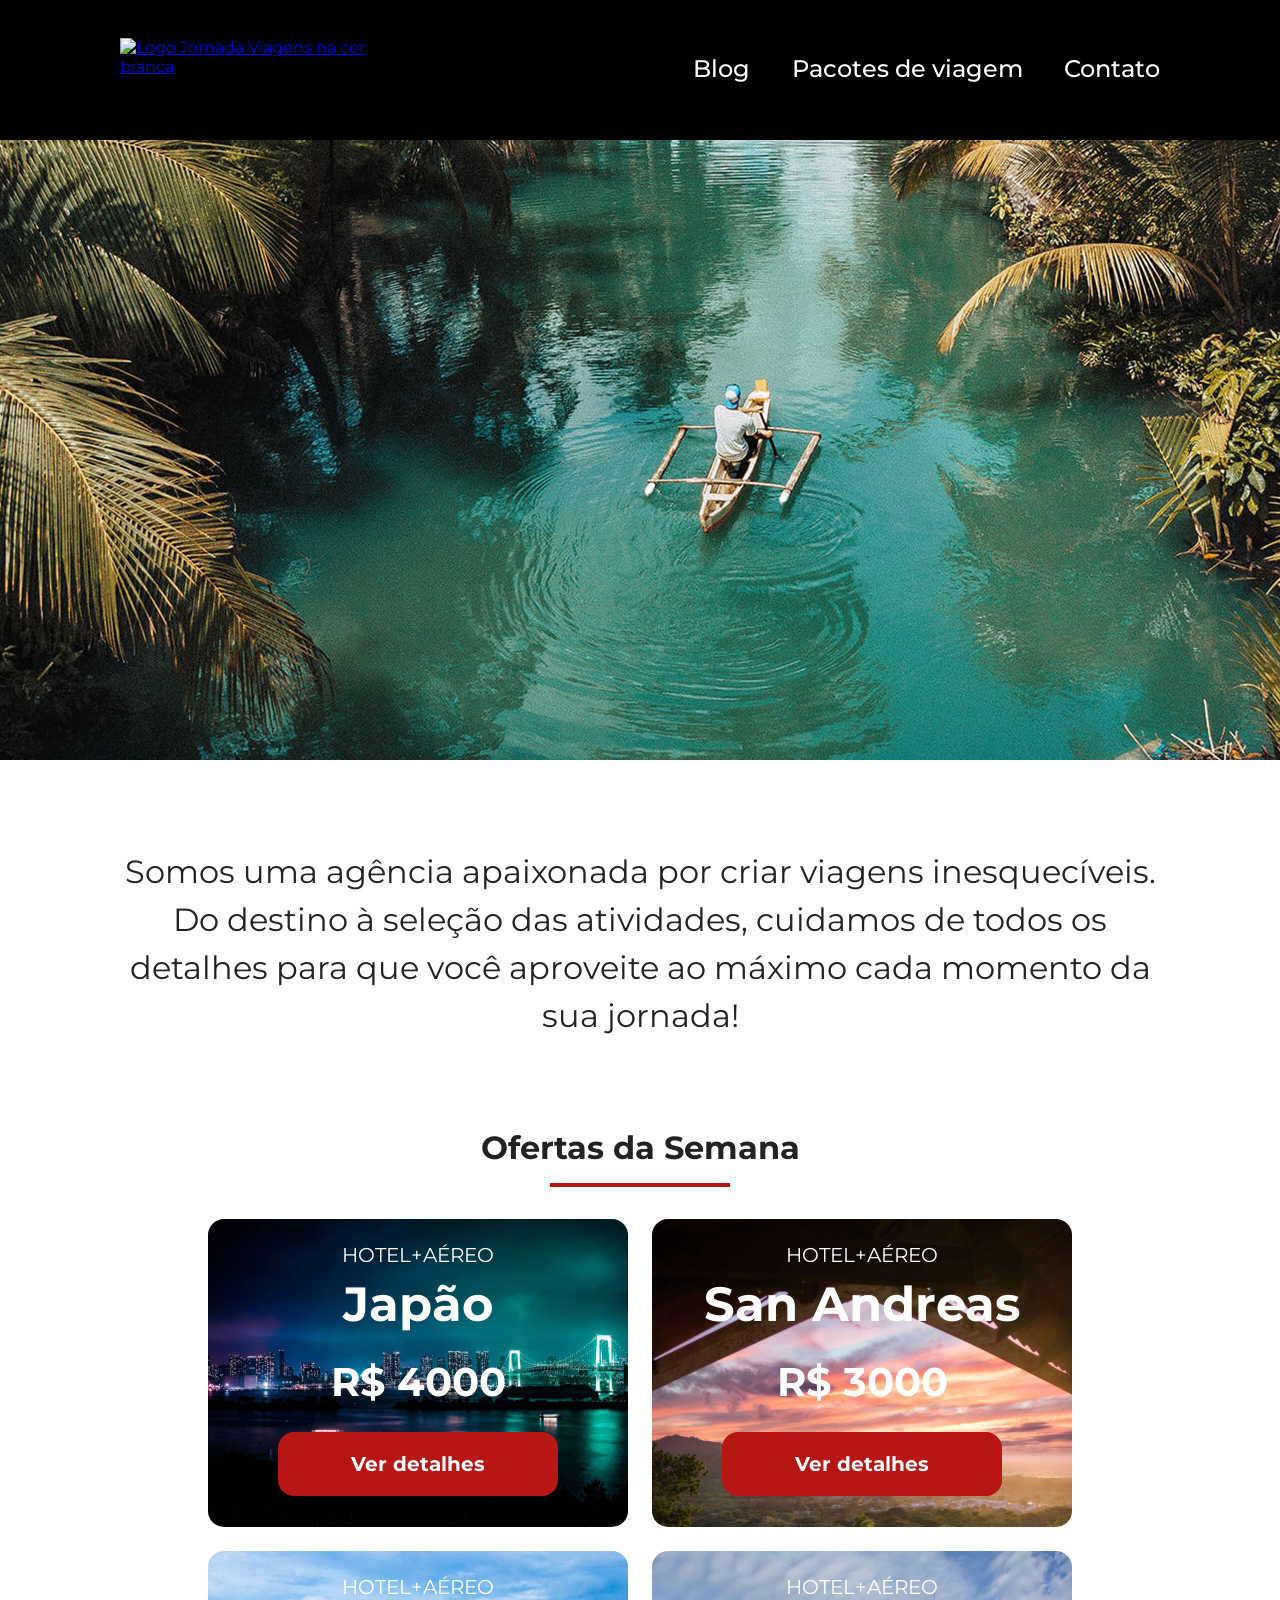
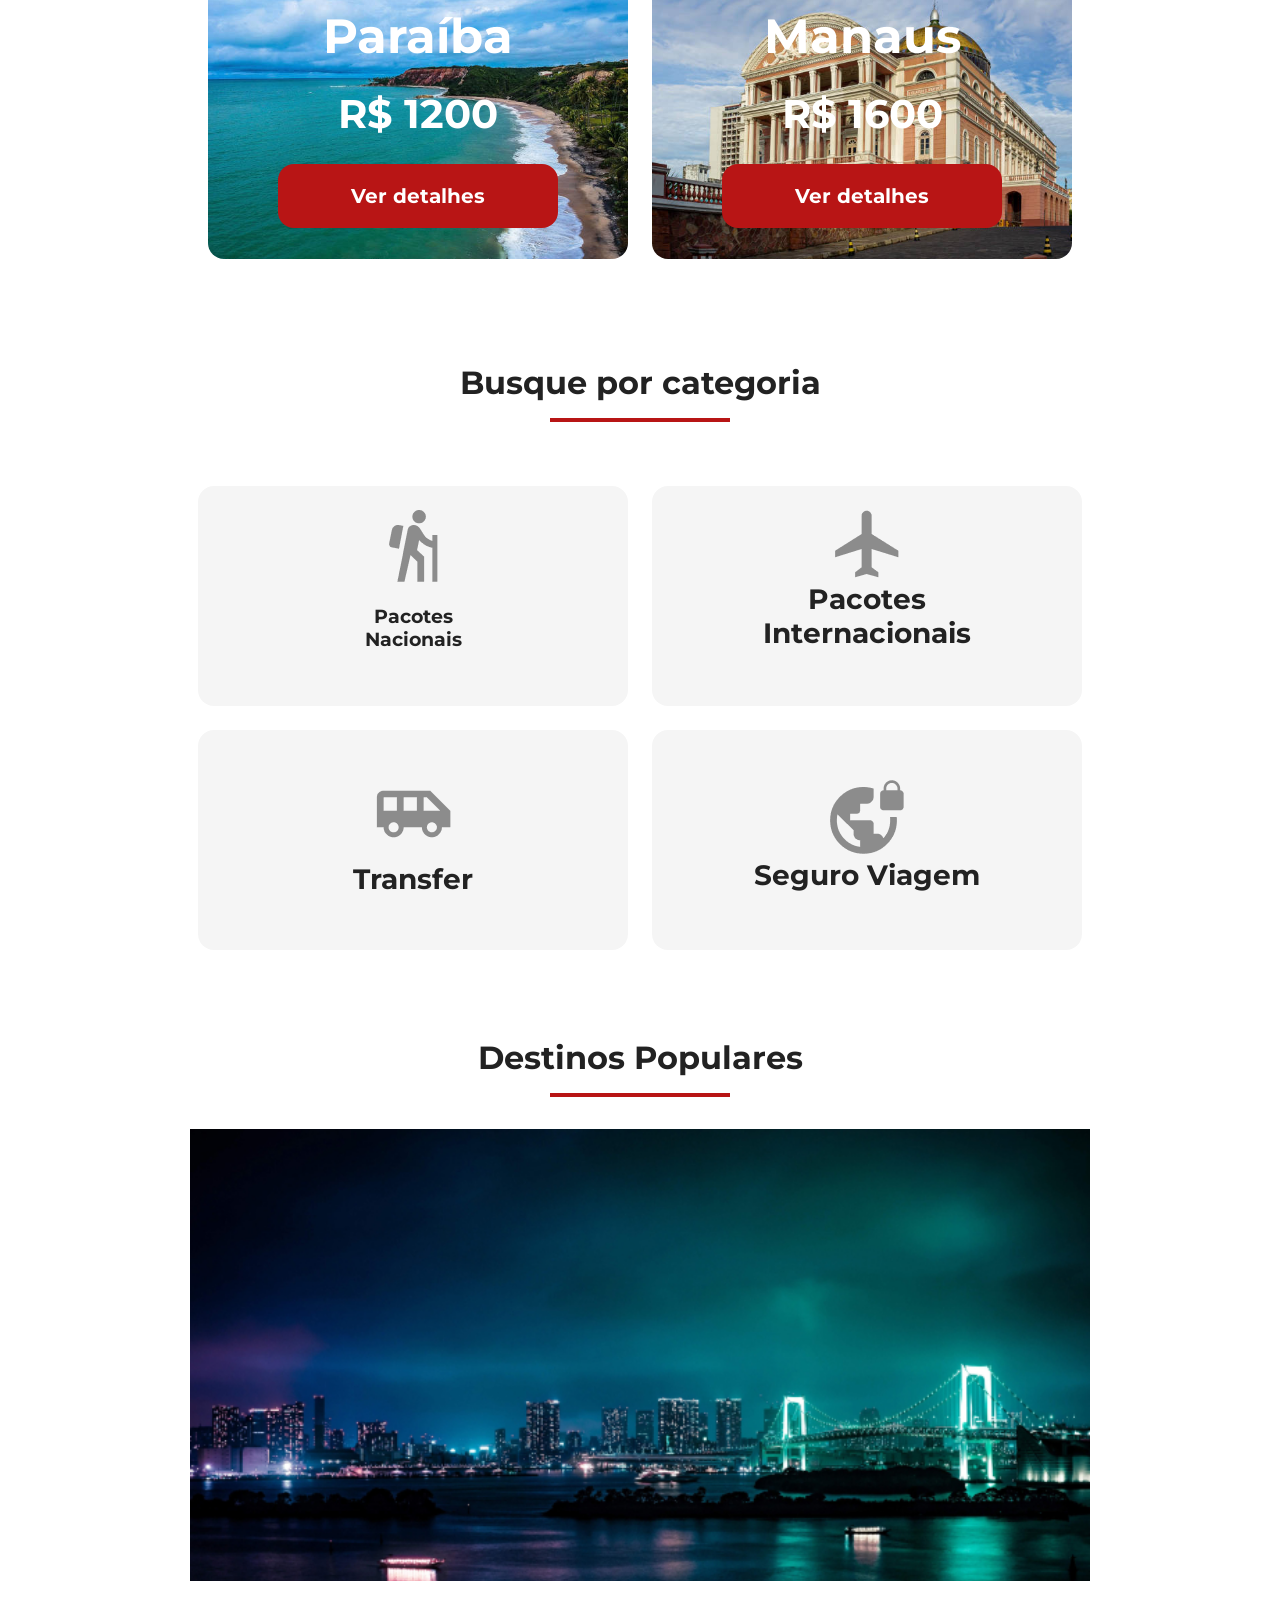
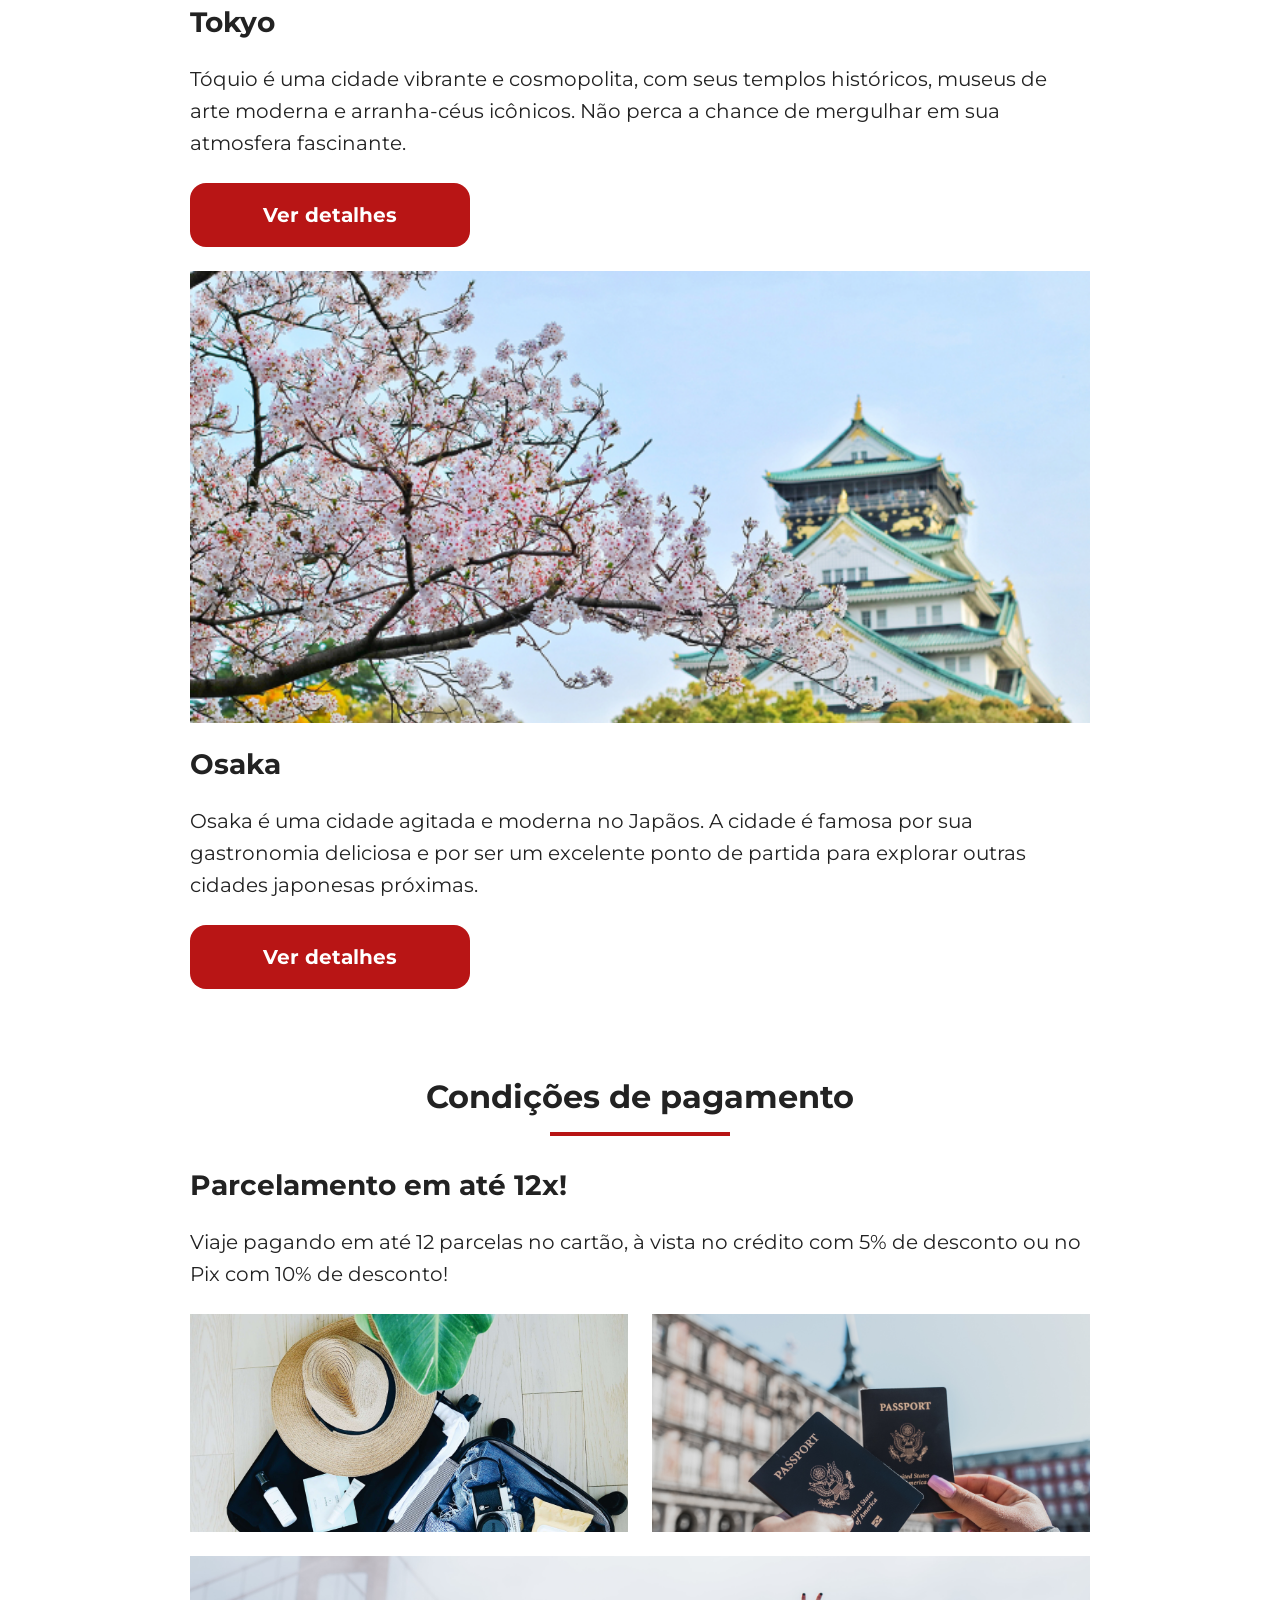
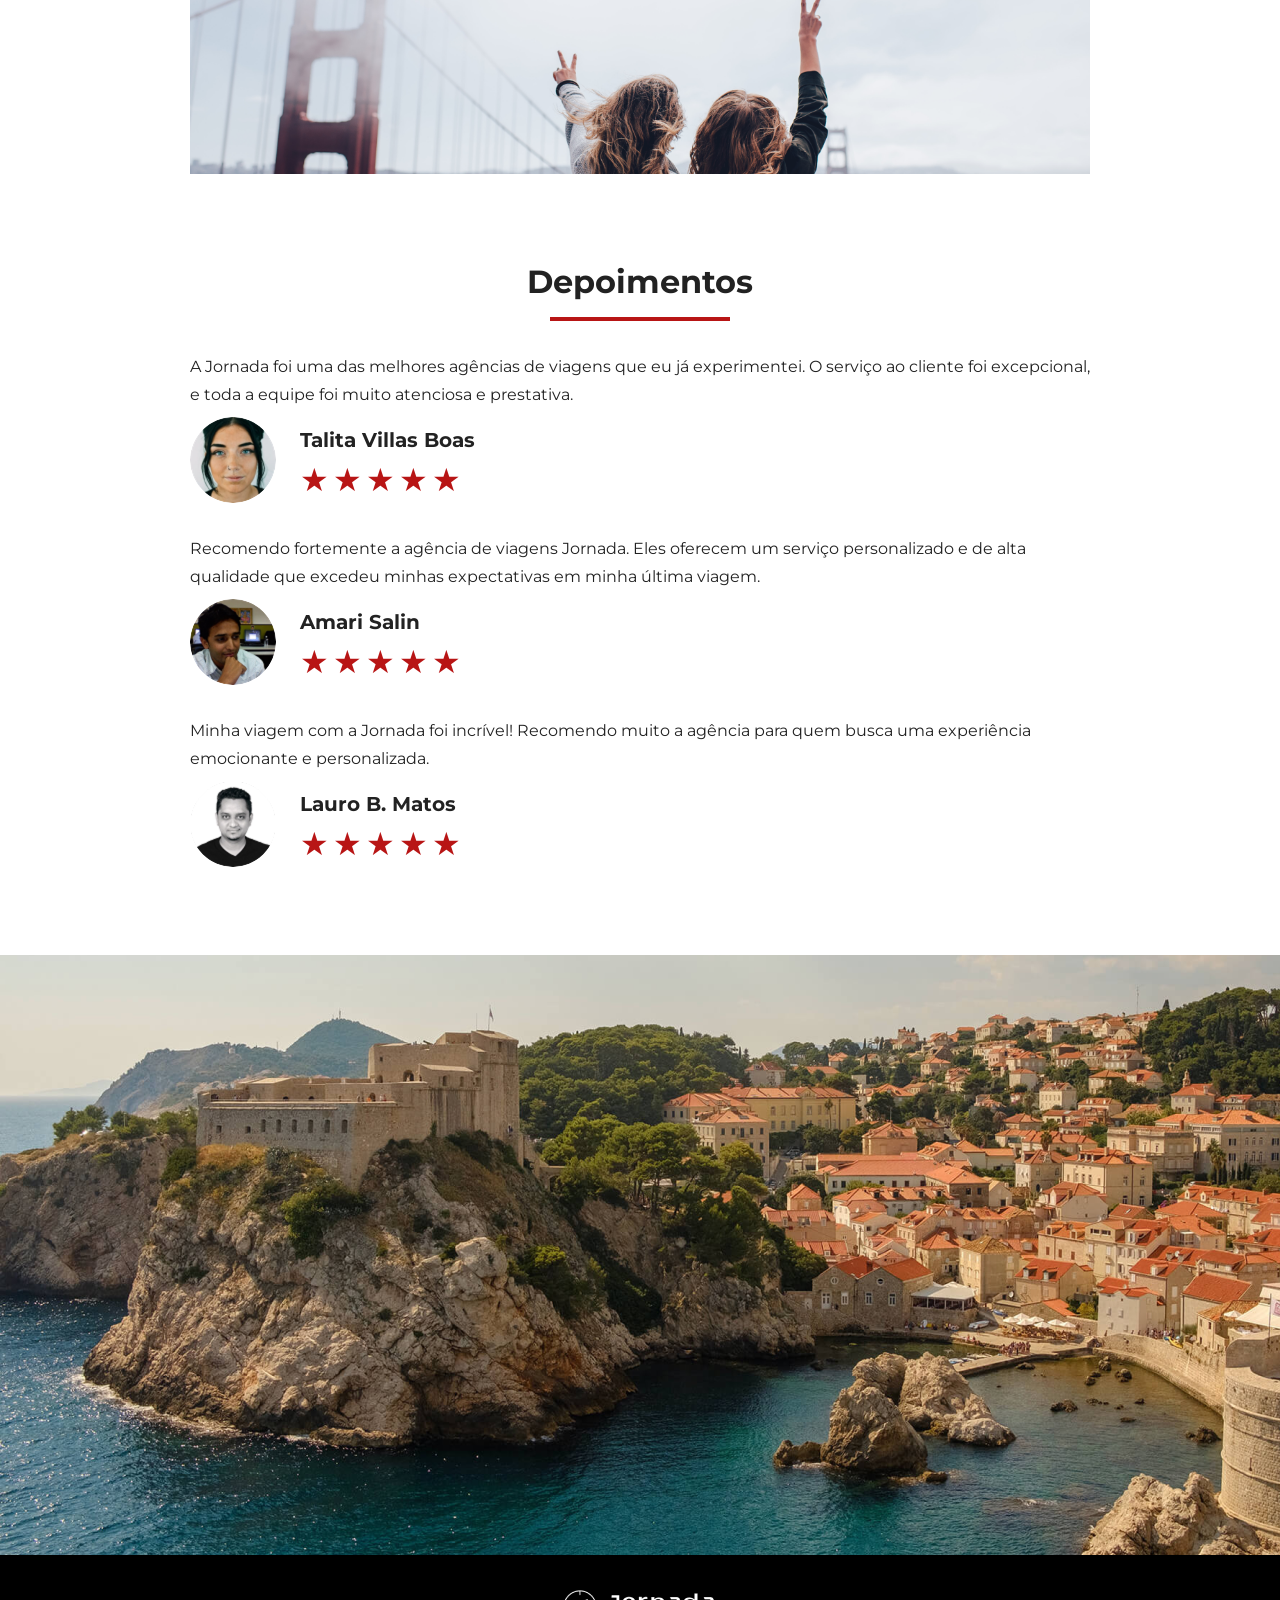
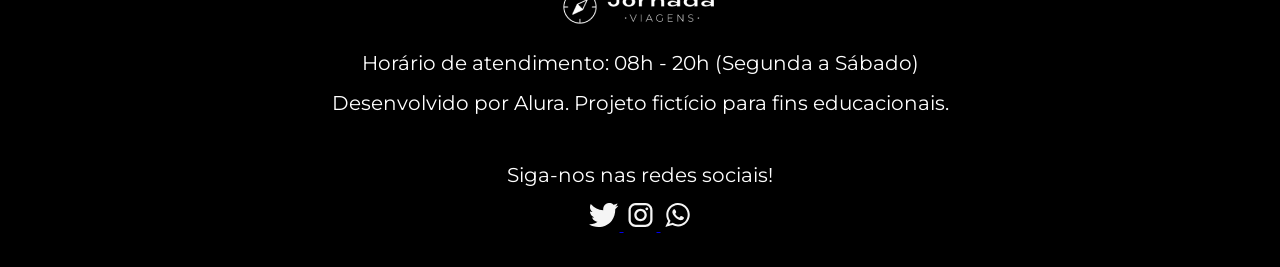
==== commit 6ecb7169: "Footer e acessibilidade" ====
--- a/index.html
+++ b/index.html
@@ -197,7 +197,7 @@
         <footer>
           <img src="img/avatar-talita.png" alt="Foto de perfil da cliente Talita Villas Boas" />
           <div class="profile-content">
-            <h4 class="content-title">Talita Villas Boas</h4>
+            <h3 class="content-title">Talita Villas Boas</h3>
             <div class="rating">
               <span class="star">&#9733;</span>
               <span class="star">&#9733;</span>
@@ -216,7 +216,7 @@
         <footer>
           <img src="img/avatar-amari.png" alt="Foto de perfil da cliente Amari Salin" />
           <div class="profile-content">
-            <h4 class="content-title">Amari Salin</h4>
+            <h3 class="content-title">Amari Salin</h3>
             <div class="rating">
               <span class="star">&#9733;</span>
               <span class="star">&#9733;</span>
@@ -235,7 +235,7 @@
         <footer>
           <img src="img/avatar-lauro.png" alt="Foto de perfil da cliente Lauro B. Matos" />
           <div class="profile-content">
-            <h4 class="content-title">Lauro B. Matos</h4>
+            <h3 class="content-title">Lauro B. Matos</h3>
             <div class="rating">
               <span class="star">&#9733;</span>
               <span class="star">&#9733;</span>
--- a/css/style.css
+++ b/css/style.css
@@ -6,3 +6,4 @@
 @import url("destinations.css");
 @import url("payments.css");
 @import url("testimonials.css");
+@import url("footer.css");
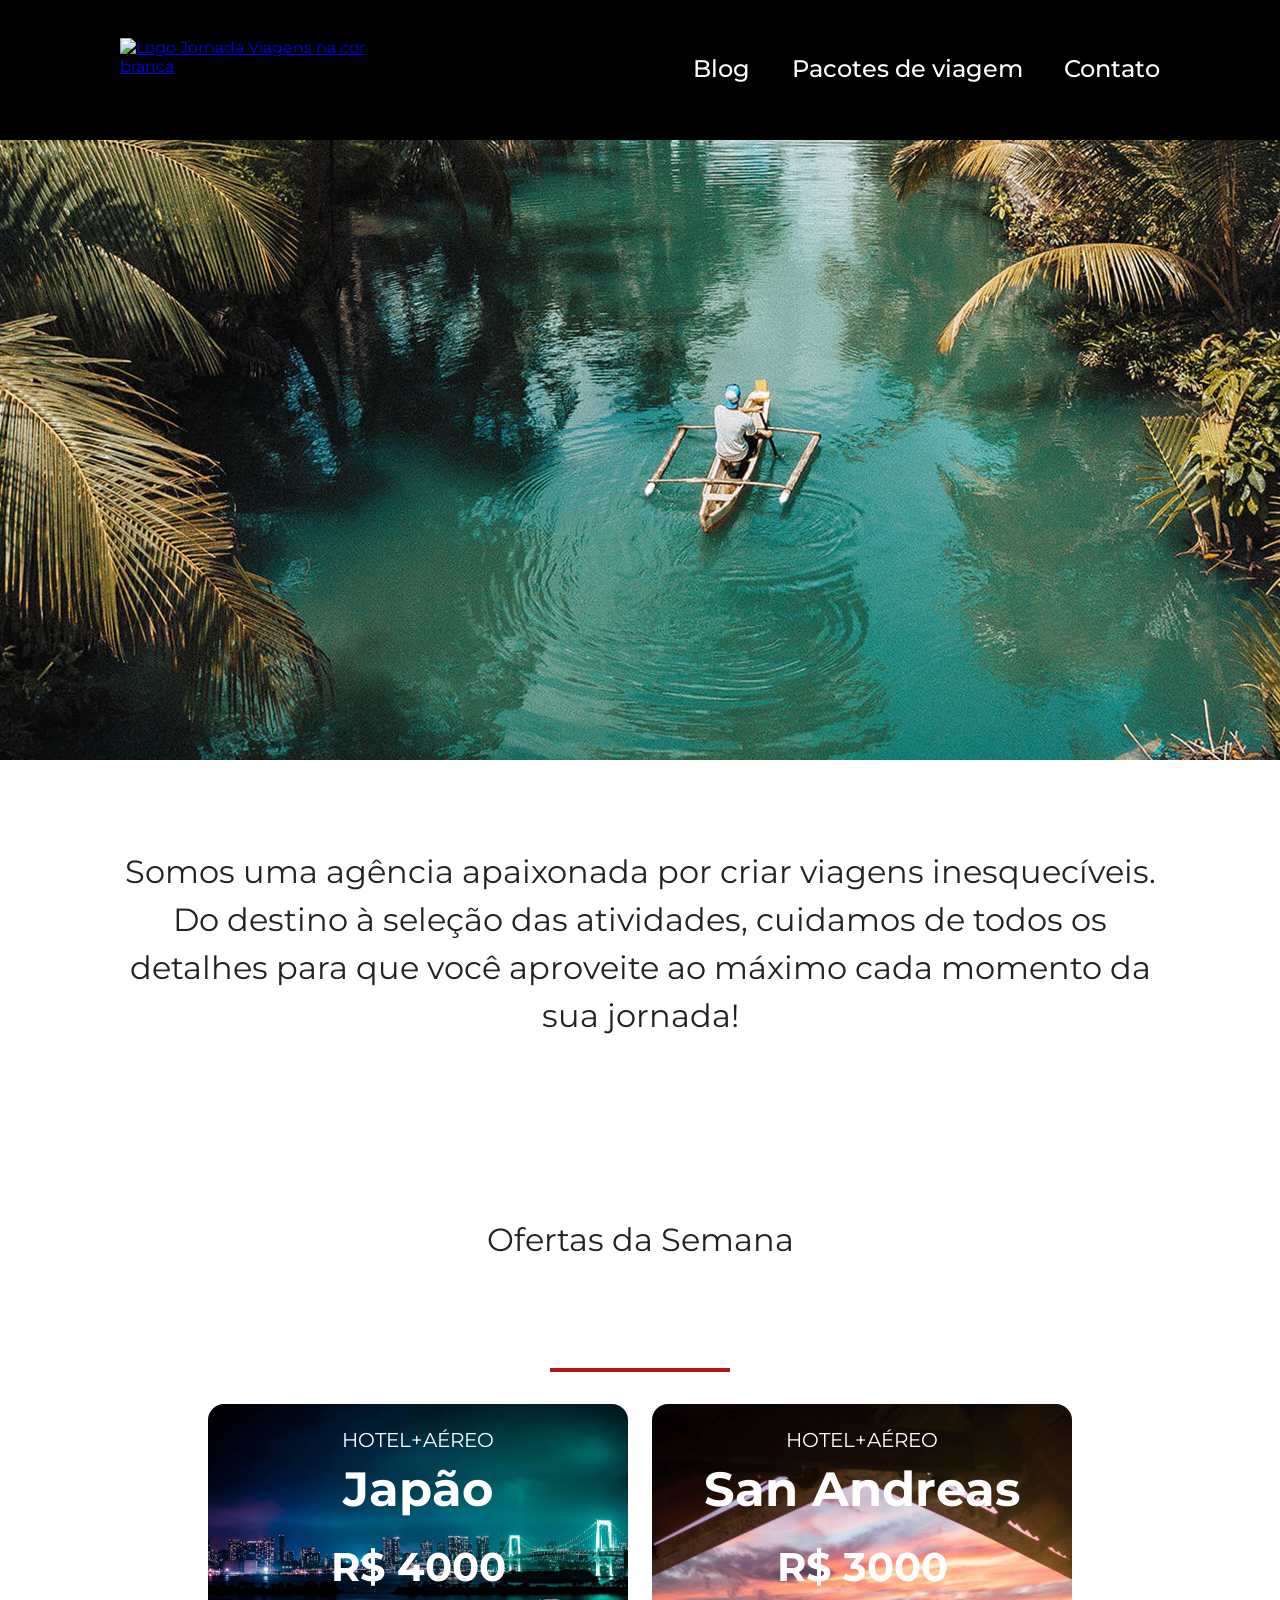
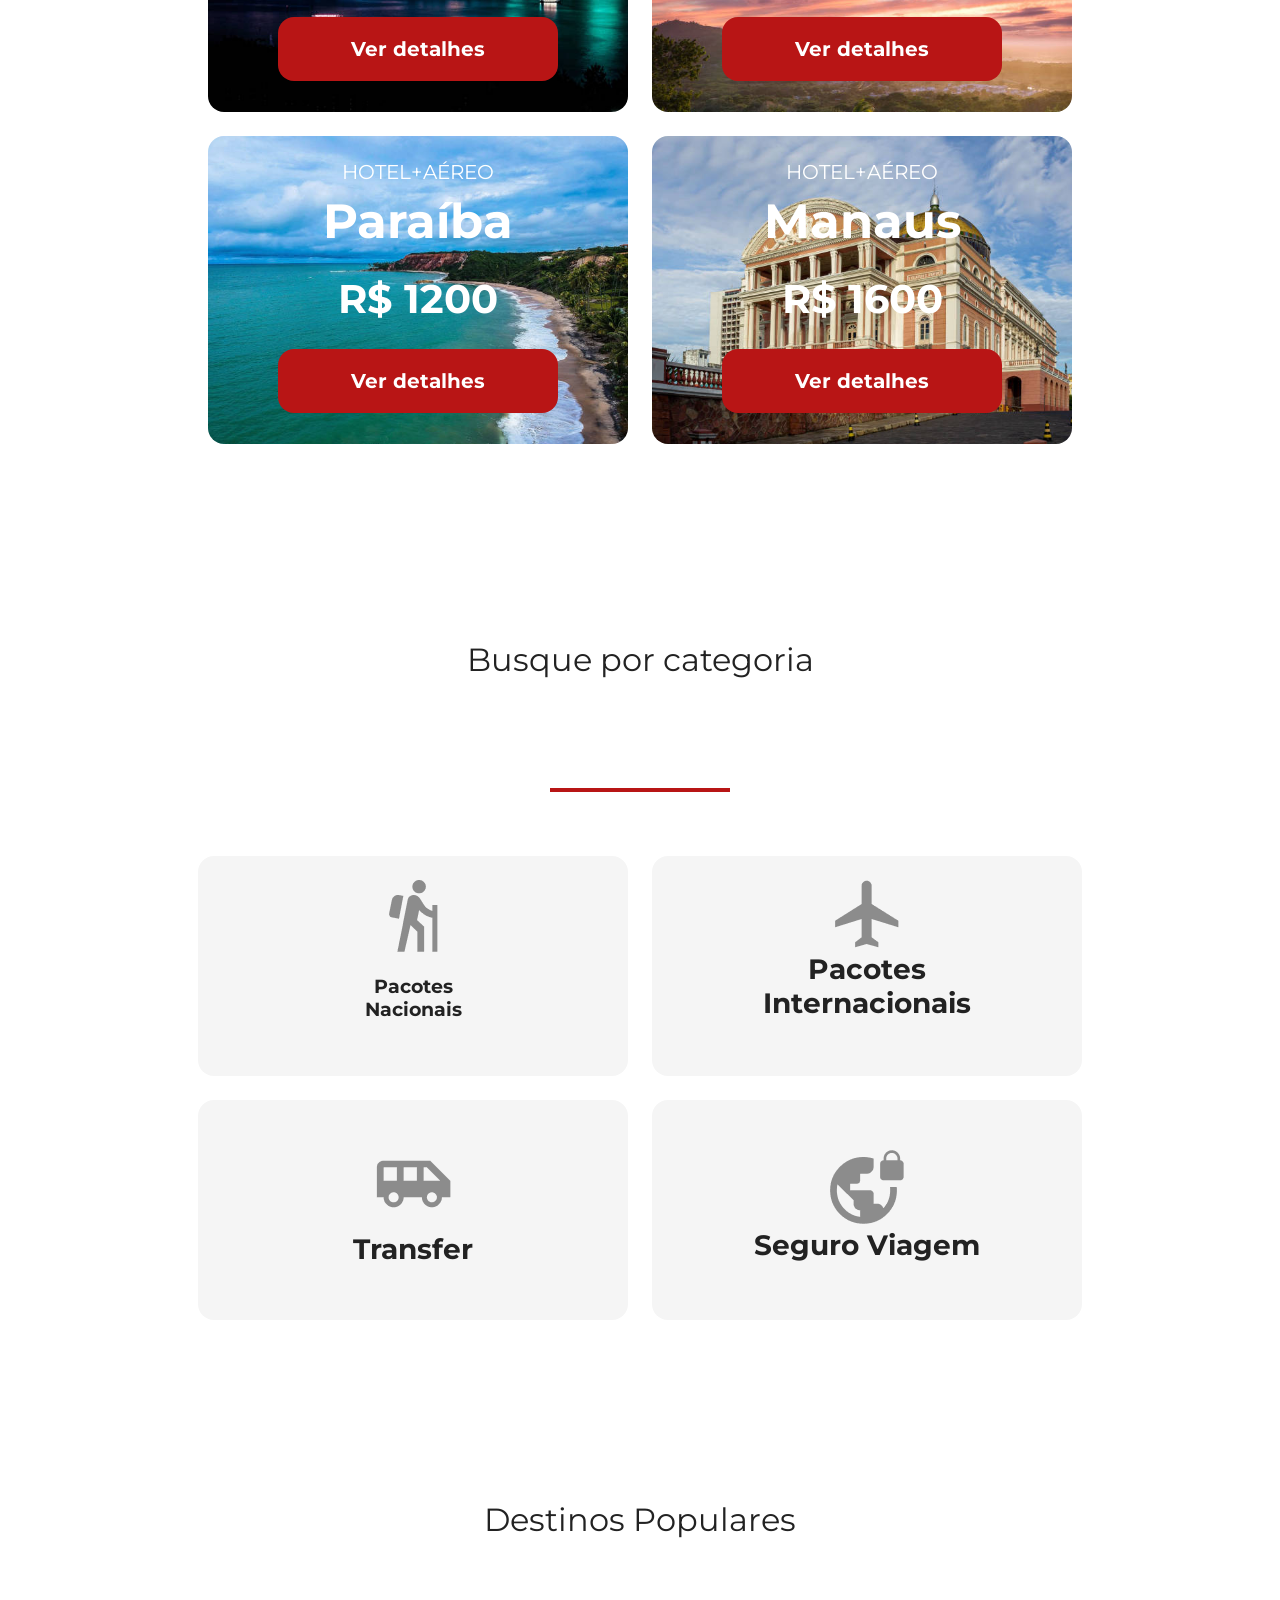
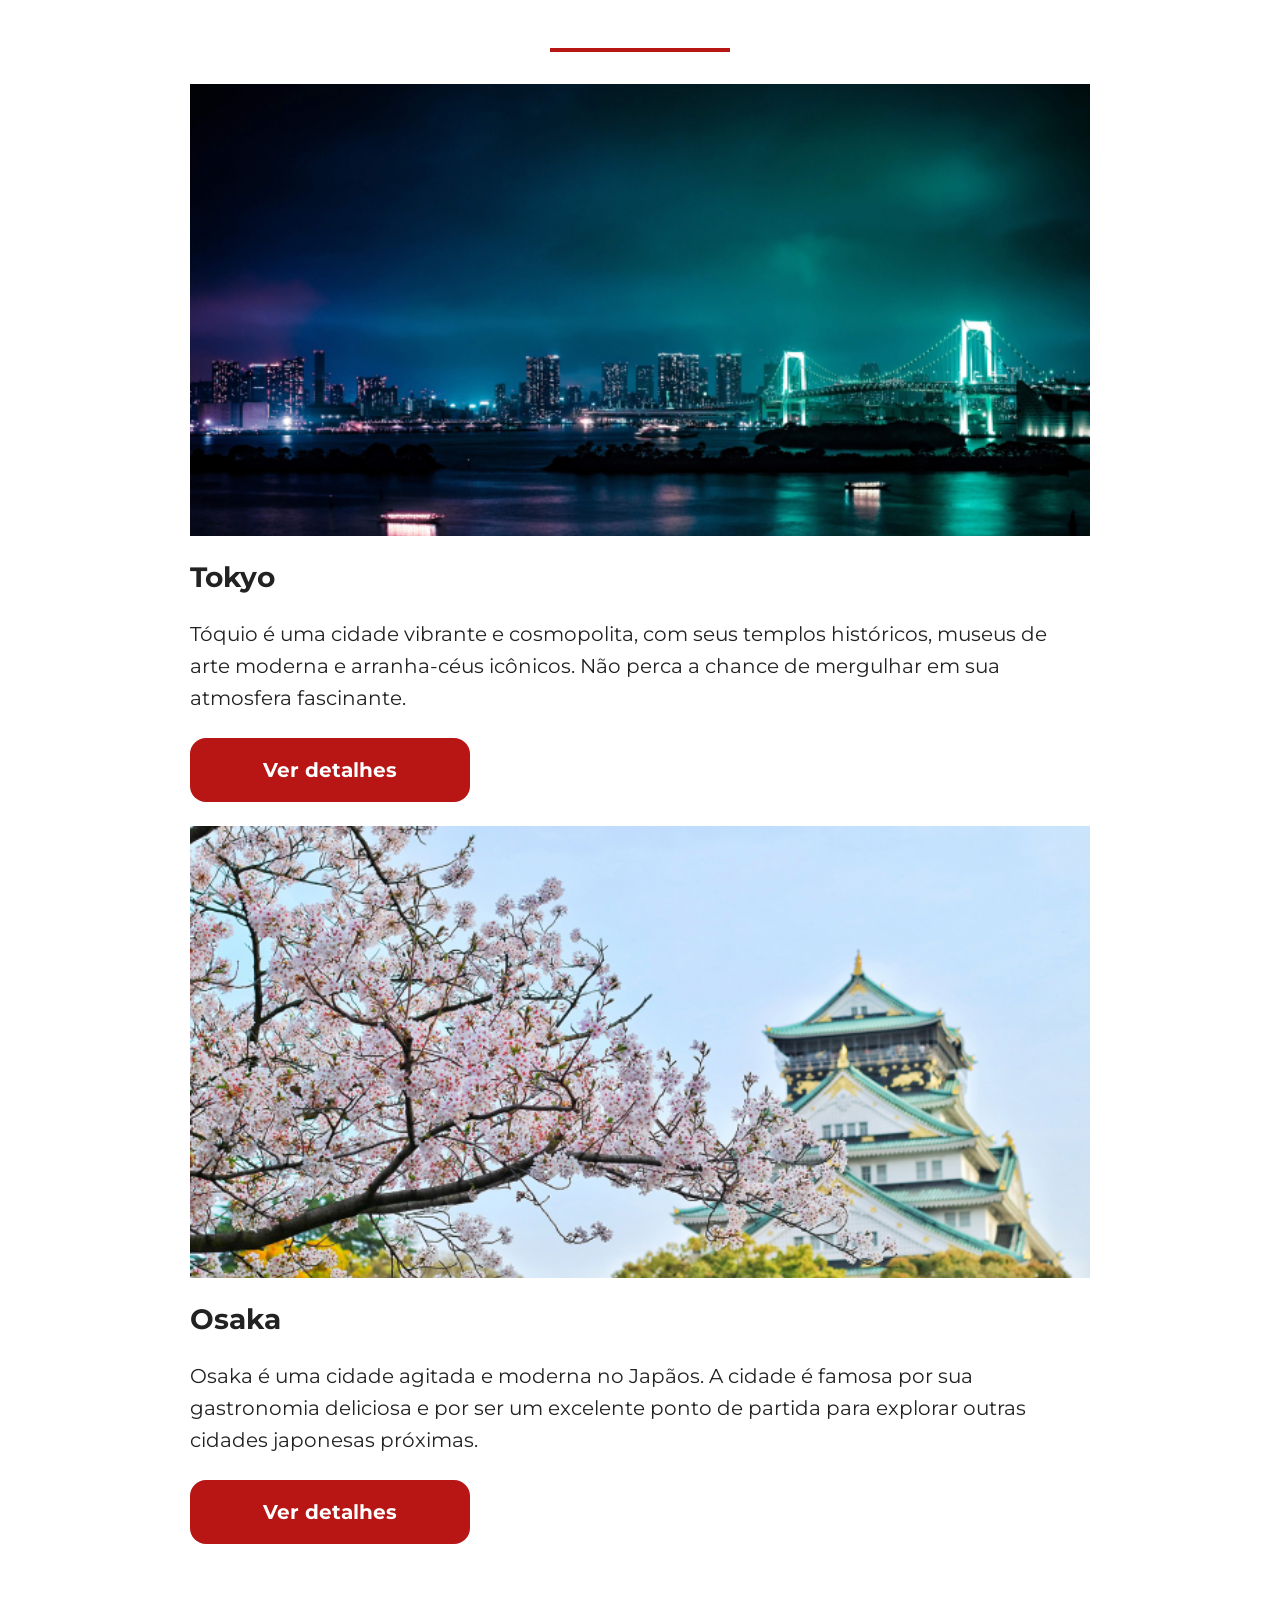
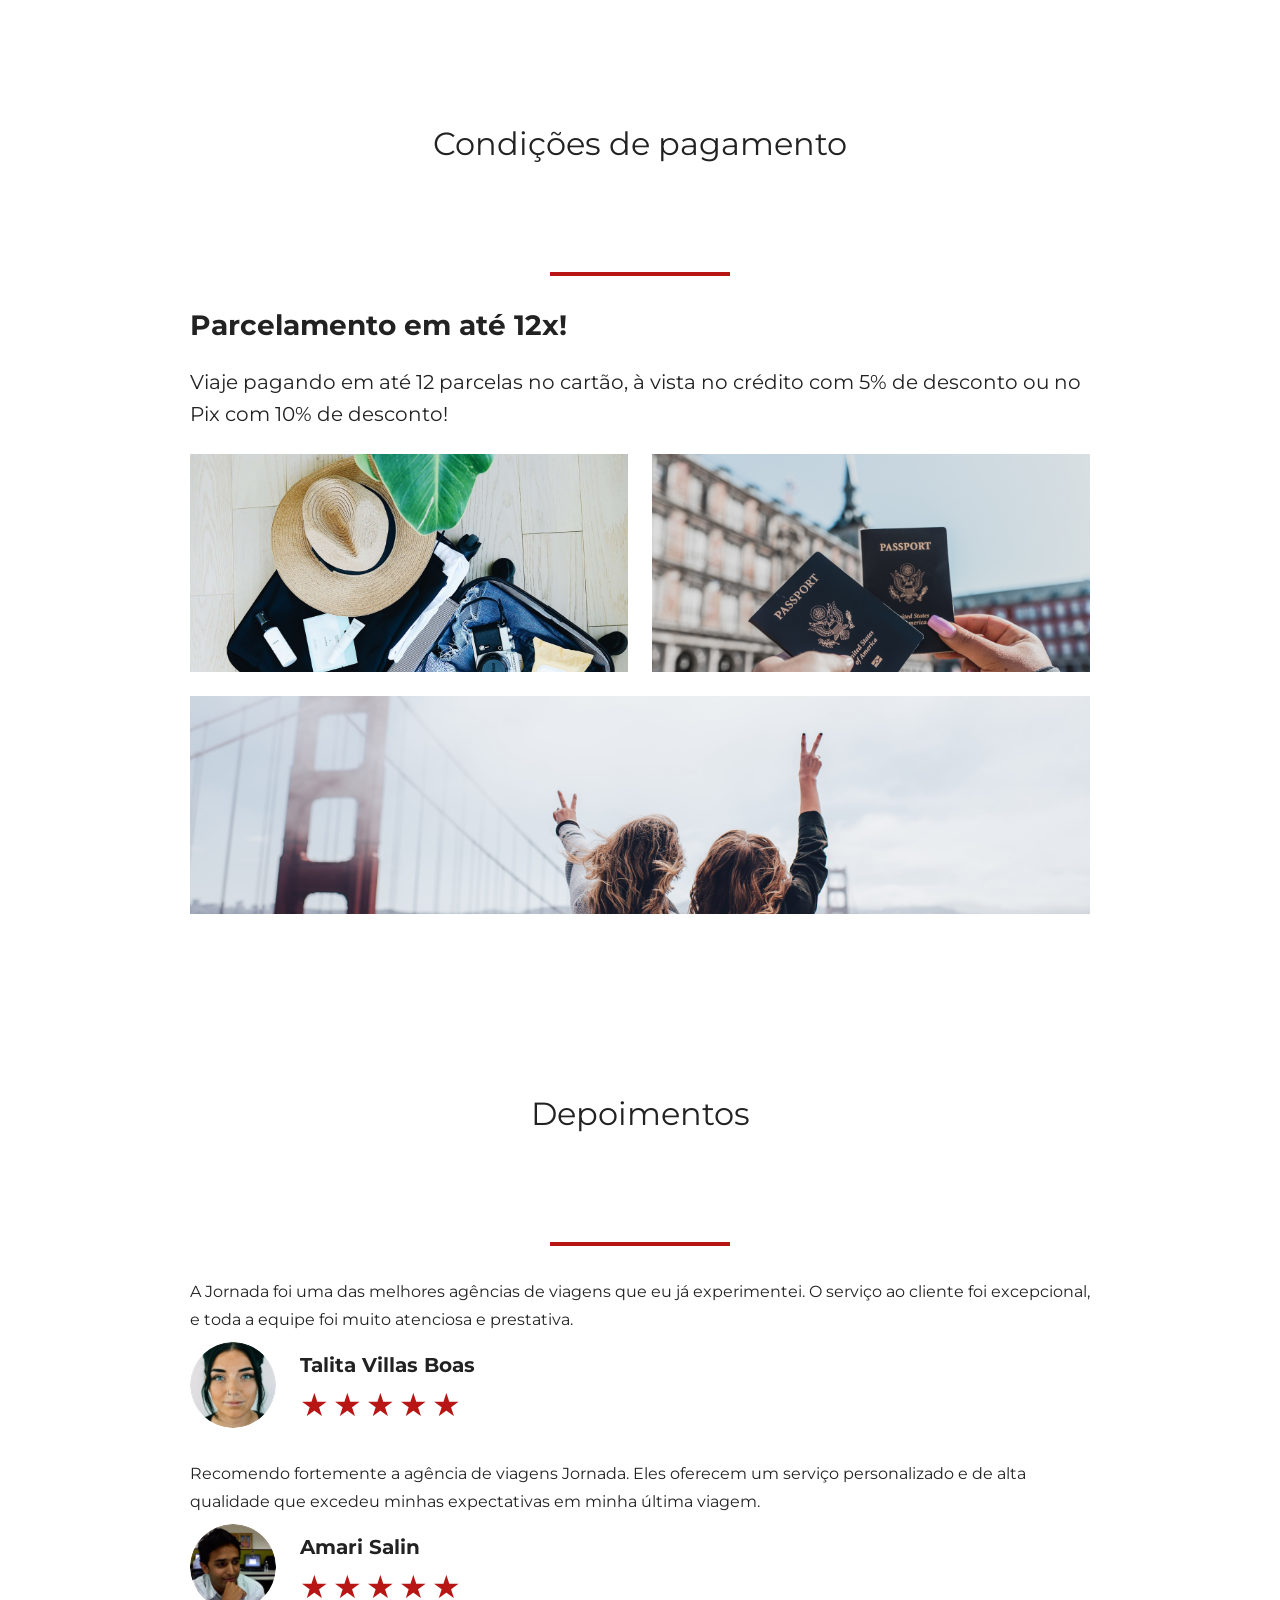
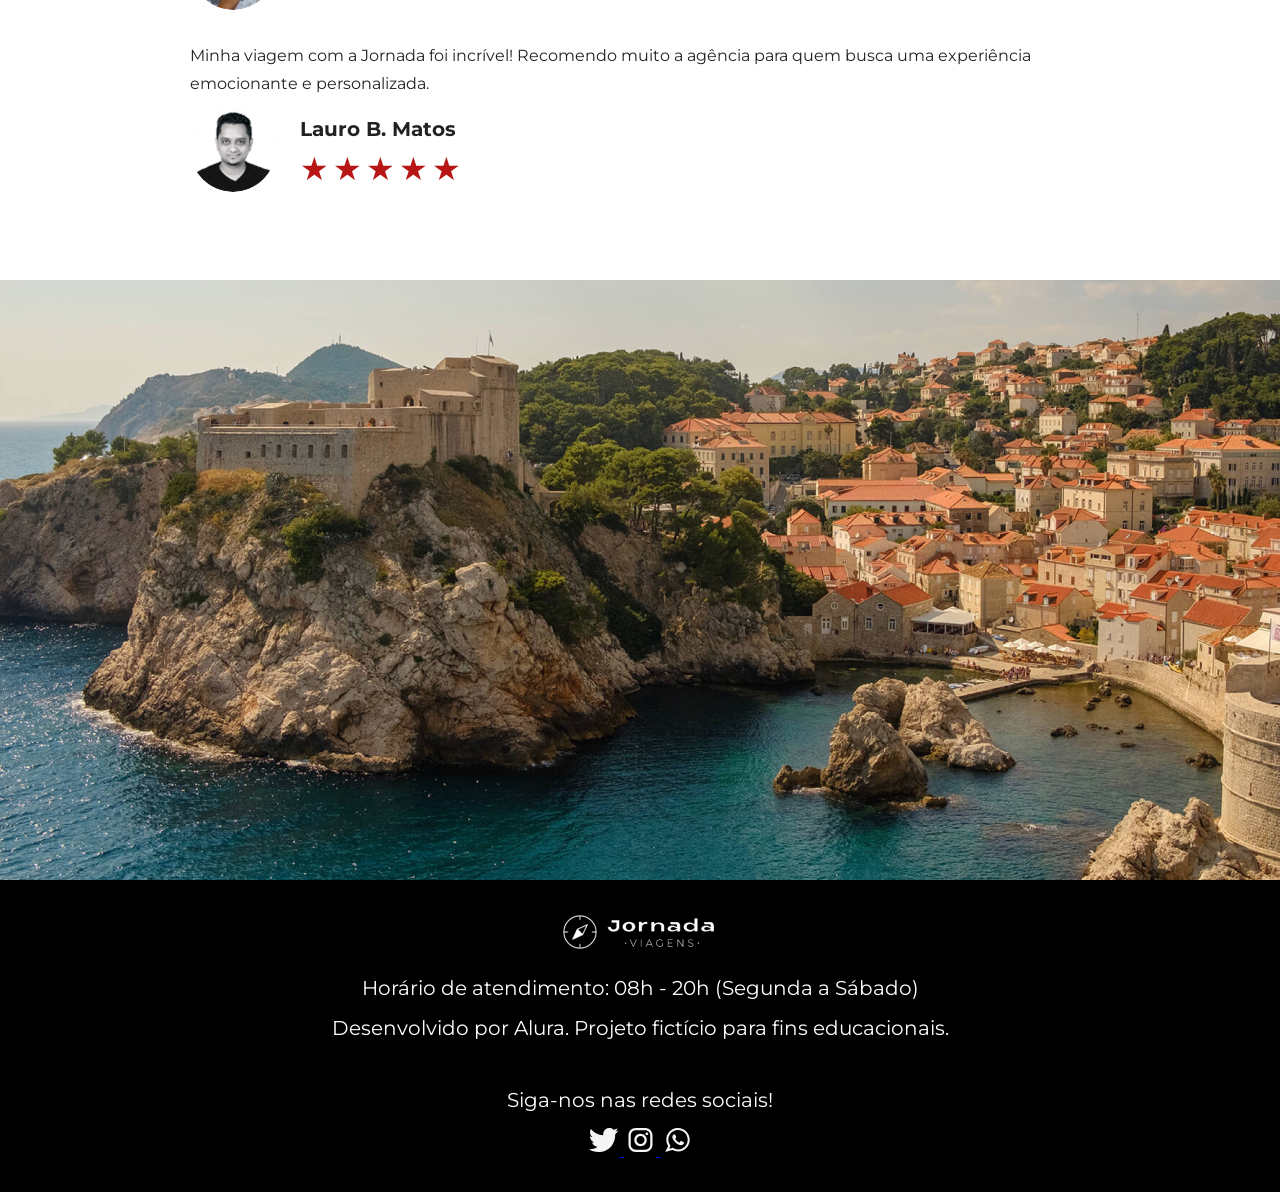
==== commit 30c60657: "Acessibilidade e SEO" ====
--- a/index.html
+++ b/index.html
@@ -4,6 +4,13 @@
 <head>
   <meta charset="UTF-8" />
   <meta name="viewport" content="width=device-width, initial-scale=1.0" />
+  <meta name="description" content="Somos uma agência apaixonada por criar viagens inesquecíveis" />
+  <meta name="og:title" content="Jornada Viagens" />
+  <meta name="og:description" content="Somos uma agência apaixonada por criar viagens inesquecíveis" />
+  <meta name="og:image" content="https://andrevnl.github.io/jornada-viagens/img/logo-footer.png" />
+  <meta name="og:type" content="website" />
+  <meta name="og:url" content="https://andrevnl.github.io/jornada-viagens" />
+  <link rel="icon" href="favico.svg" type="image/svg+xml" />
   <link rel="stylesheet" href="./css/style.css" />
   <title>Jornada Viagens</title>
 </head>
@@ -35,223 +42,224 @@
       </nav>
     </div>
   </header>
-  <section class="hero">
+  <main <section class="hero">
     <div class="hero-img"></div>
     <h2>
       Somos uma agência apaixonada por criar viagens inesquecíveis. Do destino
       à seleção das atividades, cuidamos de todos os detalhes para que você
       aproveite ao máximo cada momento da sua jornada!
     </h2>
-  </section>
-  </section>
-  <section class="offers">
-    <div class="section-title">
-      <h2>Ofertas da Semana</h2>
-      <hr />
-    </div>
-    <div class="offers-cards">
-      <article class="card japao">
-        <header>
-          <p>HOTEL+AÉREO</p>
-          <h3>
-            Japão <br />
-            <span>R$ 4000</span>
+    </section>
+    </section>
+    <section class="offers">
+      <div class="section-title">
+        <h2>Ofertas da Semana</h2>
+        <hr />
+      </div>
+      <div class="offers-cards">
+        <article class="card japao">
+          <header>
+            <p>HOTEL+AÉREO</p>
+            <h3>
+              Japão <br />
+              <span>R$ 4000</span>
+            </h3>
+          </header>
+          <footer>
+            <a href="#" class="button">Ver detalhes</a>
+          </footer>
+        </article>
+        <article class="card san-andreas">
+          <header>
+            <p>HOTEL+AÉREO</p>
+            <h3>
+              San Andreas <br />
+              <span>R$ 3000</span>
+            </h3>
+          </header>
+          <footer>
+            <a href="#" class="button">Ver detalhes</a>
+          </footer>
+        </article>
+        <article class="card paraiba">
+          <header>
+            <p>HOTEL+AÉREO</p>
+            <h3>
+              Paraíba <br />
+              <span>R$ 1200</span>
+            </h3>
+          </header>
+          <footer>
+            <a href="#" class="button">Ver detalhes</a>
+          </footer>
+        </article>
+        <article class="card manaus">
+          <header>
+            <p>HOTEL+AÉREO</p>
+            <h3>
+              Manaus <br />
+              <span>R$ 1600</span>
+            </h3>
+          </header>
+          <footer>
+            <a href="#" class="button">Ver detalhes</a>
+          </footer>
+        </article>
+      </div>
+    </section>
+    <section class="categories">
+      <div class="section-title">
+        <h2>Busque por categoria</h2>
+        <hr />
+      </div>
+      <div class="categories-cards">
+        <a class="card" href="#" target="_blank" title="Busque pela categoria Pacotes Nacionais">
+          <img src="./img/icone-caminhada.png" alt="ícone cinza representando uma pessoa fazendo tracking" />
+          <h3>Pacotes <br /> Nacionais</h3>
+        </a>
+
+        <a class="card" href="#" target="_blank" title="Busque pela categoria Pacotes Internacionais">
+          <img src="img/icone-aviao.png" alt="ícone cinza representando um avião" />
+          <h3 class="content-title">
+            Pacotes <br />
+            Internacionais
           </h3>
-        </header>
-        <footer>
-          <a href="#" class="button">Ver detalhes</a>
-        </footer>
-      </article>
-      <article class="card san-andreas">
-        <header>
-          <p>HOTEL+AÉREO</p>
-          <h3>
-            San Andreas <br />
-            <span>R$ 3000</span>
-          </h3>
-        </header>
-        <footer>
-          <a href="#" class="button">Ver detalhes</a>
-        </footer>
-      </article>
-      <article class="card paraiba">
-        <header>
-          <p>HOTEL+AÉREO</p>
-          <h3>
-            Paraíba <br />
-            <span>R$ 1200</span>
-          </h3>
-        </header>
-        <footer>
-          <a href="#" class="button">Ver detalhes</a>
-        </footer>
-      </article>
-      <article class="card manaus">
-        <header>
-          <p>HOTEL+AÉREO</p>
-          <h3>
-            Manaus <br />
-            <span>R$ 1600</span>
-          </h3>
-        </header>
-        <footer>
-          <a href="#" class="button">Ver detalhes</a>
-        </footer>
-      </article>
-    </div>
-  </section>
-  <section class="categories">
-    <div class="section-title">
-      <h2>Busque por categoria</h2>
-      <hr />
-    </div>
-    <div class="categories-cards">
-      <a class="card" href="#" target="_blank" title="Busque pela categoria Pacotes Nacionais">
-        <img src="./img/icone-caminhada.png" alt="ícone cinza representando uma pessoa fazendo tracking" />
-        <h3>Pacotes <br /> Nacionais</h3>
-      </a>
-
-      <a class="card" href="#" target="_blank" title="Busque pela categoria Pacotes Internacionais">
-        <img src="img/icone-aviao.png" alt="ícone cinza representando um avião" />
-        <h3 class="content-title">
-          Pacotes <br />
-          Internacionais
-        </h3>
-      </a>
-      <a class="card single-line transfer" href="#" target="_blank" title="Busque pela categoria Transfer">
-        <img src="img/icone-onibus.png" alt="ícone cinza representando um ônibus" />
-        <h3 class="content-title">Transfer</h3>
-      </a>
-      <a class="card single-line" href="#" target="_blank" title="Busque pela categoria Seguro Viagem">
-        <img src="img/icone-planeta.png" alt="ícone cinza representando o planeta terra com um cadeado" />
-        <h3 class="content-title">Seguro Viagem</h3>
-      </a>
-    </div>
-  </section>
-  <section class="destinations">
-    <div class="section-title">
-      <h2>Destinos Populares</h2>
-      <hr />
-    </div>
-    <div class="destination-items">
-      <article class="item tokyo">
-        <header>
-          <div class="img-item"></div>
-          <h3 class="content-title">Tokyo</h3>
-        </header>
-        <p class="content-text">
-          Tóquio é uma cidade vibrante e cosmopolita, com seus templos
-          históricos, museus de arte moderna e arranha-céus icônicos. Não
-          perca a chance de mergulhar em sua atmosfera fascinante.
-        </p>
-        <footer>
-          <a href="#" class="button" target="_blank" title="Veja mais detalhes do destino Tokyo">Ver detalhes</a>
-        </footer>
-      </article>
-      <article class="item osaka">
-        <header>
-          <div class="img-item"></div>
-          <h3 class="content-title">Osaka</h3>
-        </header>
-        <p class="content-text">
-          Osaka é uma cidade agitada e moderna no Japãos. A cidade é famosa
-          por sua gastronomia deliciosa e por ser um excelente ponto de
-          partida para explorar outras cidades japonesas próximas.
-        </p>
-        <footer>
-          <a href="#" class="button" target="_blank" title="Veja mais detalhes do destino Osaka">Ver detalhes</a>
-        </footer>
-      </article>
-    </div>
-  </section>
-  <section class="payments">
-    <div class="section-title">
-      <h2>Condições de pagamento</h2>
-      <hr />
-    </div>
-    <div class="content-container">
-      <div class="text-content">
-        <h3 class="content-title">Parcelamento em até 12x!</h3>
-        <p class="content-text">
-          Viaje pagando em até 12 parcelas no cartão, à vista no crédito com 5% de desconto ou no Pix com 10% de
-          desconto! </p>
-      </div>
-      <div class="image-gallery">
-        <div class="image first"></div>
-        <div class="image second"></div>
-        <div class="image thirdy colspan-2"></div>
-      </div>
-    </div>
-  </section>
-  <section class="testimonials">
-    <div class="section-title">
-      <h2>Depoimentos</h2>
-      <hr />
-    </div>
-    <div class="testimonial-container">
-      <article class="testimonial">
-        <header>
-          <p>A Jornada foi uma das melhores agências de viagens que eu já experimentei. O serviço ao cliente foi
-            excepcional, e toda a equipe foi muito atenciosa e prestativa.</p>
-        </header>
-        <footer>
-          <img src="img/avatar-talita.png" alt="Foto de perfil da cliente Talita Villas Boas" />
-          <div class="profile-content">
-            <h3 class="content-title">Talita Villas Boas</h3>
-            <div class="rating">
-              <span class="star">&#9733;</span>
-              <span class="star">&#9733;</span>
-              <span class="star">&#9733;</span>
-              <span class="star">&#9733;</span>
-              <span class="star">&#9733;</span>
+        </a>
+        <a class="card single-line transfer" href="#" target="_blank" title="Busque pela categoria Transfer">
+          <img src="img/icone-onibus.png" alt="ícone cinza representando um ônibus" />
+          <h3 class="content-title">Transfer</h3>
+        </a>
+        <a class="card single-line" href="#" target="_blank" title="Busque pela categoria Seguro Viagem">
+          <img src="img/icone-planeta.png" alt="ícone cinza representando o planeta terra com um cadeado" />
+          <h3 class="content-title">Seguro Viagem</h3>
+        </a>
+      </div>
+    </section>
+    <section class="destinations">
+      <div class="section-title">
+        <h2>Destinos Populares</h2>
+        <hr />
+      </div>
+      <div class="destination-items">
+        <article class="item tokyo">
+          <header>
+            <div class="img-item"></div>
+            <h3 class="content-title">Tokyo</h3>
+          </header>
+          <p class="content-text">
+            Tóquio é uma cidade vibrante e cosmopolita, com seus templos
+            históricos, museus de arte moderna e arranha-céus icônicos. Não
+            perca a chance de mergulhar em sua atmosfera fascinante.
+          </p>
+          <footer>
+            <a href="#" class="button" target="_blank" title="Veja mais detalhes do destino Tokyo">Ver detalhes</a>
+          </footer>
+        </article>
+        <article class="item osaka">
+          <header>
+            <div class="img-item"></div>
+            <h3 class="content-title">Osaka</h3>
+          </header>
+          <p class="content-text">
+            Osaka é uma cidade agitada e moderna no Japãos. A cidade é famosa
+            por sua gastronomia deliciosa e por ser um excelente ponto de
+            partida para explorar outras cidades japonesas próximas.
+          </p>
+          <footer>
+            <a href="#" class="button" target="_blank" title="Veja mais detalhes do destino Osaka">Ver detalhes</a>
+          </footer>
+        </article>
+      </div>
+    </section>
+    <section class="payments">
+      <div class="section-title">
+        <h2>Condições de pagamento</h2>
+        <hr />
+      </div>
+      <div class="content-container">
+        <div class="text-content">
+          <h3 class="content-title">Parcelamento em até 12x!</h3>
+          <p class="content-text">
+            Viaje pagando em até 12 parcelas no cartão, à vista no crédito com 5% de desconto ou no Pix com 10% de
+            desconto! </p>
+        </div>
+        <div class="image-gallery">
+          <div class="image first"></div>
+          <div class="image second"></div>
+          <div class="image thirdy colspan-2"></div>
+        </div>
+      </div>
+    </section>
+    <section class="testimonials">
+      <div class="section-title">
+        <h2>Depoimentos</h2>
+        <hr />
+      </div>
+      <div class="testimonial-container">
+        <article class="testimonial">
+          <header>
+            <p>A Jornada foi uma das melhores agências de viagens que eu já experimentei. O serviço ao cliente foi
+              excepcional, e toda a equipe foi muito atenciosa e prestativa.</p>
+          </header>
+          <footer>
+            <img src="img/avatar-talita.png" alt="Foto de perfil da cliente Talita Villas Boas" />
+            <div class="profile-content">
+              <h3 class="content-title">Talita Villas Boas</h3>
+              <div class="rating">
+                <span class="star">&#9733;</span>
+                <span class="star">&#9733;</span>
+                <span class="star">&#9733;</span>
+                <span class="star">&#9733;</span>
+                <span class="star">&#9733;</span>
+              </div>
             </div>
-          </div>
-        </footer>
-      </article>
-      <article class="testimonial">
-        <header>
-          <p>Recomendo fortemente a agência de viagens Jornada. Eles oferecem um serviço personalizado e de alta
-            qualidade que excedeu minhas expectativas em minha última viagem.</p>
-        </header>
-        <footer>
-          <img src="img/avatar-amari.png" alt="Foto de perfil da cliente Amari Salin" />
-          <div class="profile-content">
-            <h3 class="content-title">Amari Salin</h3>
-            <div class="rating">
-              <span class="star">&#9733;</span>
-              <span class="star">&#9733;</span>
-              <span class="star">&#9733;</span>
-              <span class="star">&#9733;</span>
-              <span class="star">&#9733;</span>
+          </footer>
+        </article>
+        <article class="testimonial">
+          <header>
+            <p>Recomendo fortemente a agência de viagens Jornada. Eles oferecem um serviço personalizado e de alta
+              qualidade que excedeu minhas expectativas em minha última viagem.</p>
+          </header>
+          <footer>
+            <img src="img/avatar-amari.png" alt="Foto de perfil da cliente Amari Salin" />
+            <div class="profile-content">
+              <h3 class="content-title">Amari Salin</h3>
+              <div class="rating">
+                <span class="star">&#9733;</span>
+                <span class="star">&#9733;</span>
+                <span class="star">&#9733;</span>
+                <span class="star">&#9733;</span>
+                <span class="star">&#9733;</span>
+              </div>
             </div>
-          </div>
-        </footer>
-      </article>
-      <article class="testimonial">
-        <header>
-          <p>Minha viagem com a Jornada foi incrível! Recomendo muito a agência para quem busca uma experiência
-            emocionante e personalizada.</p>
-        </header>
-        <footer>
-          <img src="img/avatar-lauro.png" alt="Foto de perfil da cliente Lauro B. Matos" />
-          <div class="profile-content">
-            <h3 class="content-title">Lauro B. Matos</h3>
-            <div class="rating">
-              <span class="star">&#9733;</span>
-              <span class="star">&#9733;</span>
-              <span class="star">&#9733;</span>
-              <span class="star">&#9733;</span>
-              <span class="star">&#9733;</span>
+          </footer>
+        </article>
+        <article class="testimonial">
+          <header>
+            <p>Minha viagem com a Jornada foi incrível! Recomendo muito a agência para quem busca uma experiência
+              emocionante e personalizada.</p>
+          </header>
+          <footer>
+            <img src="img/avatar-lauro.png" alt="Foto de perfil da cliente Lauro B. Matos" />
+            <div class="profile-content">
+              <h3 class="content-title">Lauro B. Matos</h3>
+              <div class="rating">
+                <span class="star">&#9733;</span>
+                <span class="star">&#9733;</span>
+                <span class="star">&#9733;</span>
+                <span class="star">&#9733;</span>
+                <span class="star">&#9733;</span>
+              </div>
             </div>
-          </div>
-        </footer>
-      </article>
-    </div>
-  </section>
-  <section class="bottom-hero">
-    <div class="hero-img">
-    </div>
-  </section>
+          </footer>
+        </article>
+      </div>
+    </section>
+    <section class="bottom-hero">
+      <div class="hero-img">
+      </div>
+    </section>
+  </main>
   <footer class="main-footer">
     <div class="footer-content">
       <img src="img/logo-footer.png" alt="Logo Completo Jornada Viagens" />
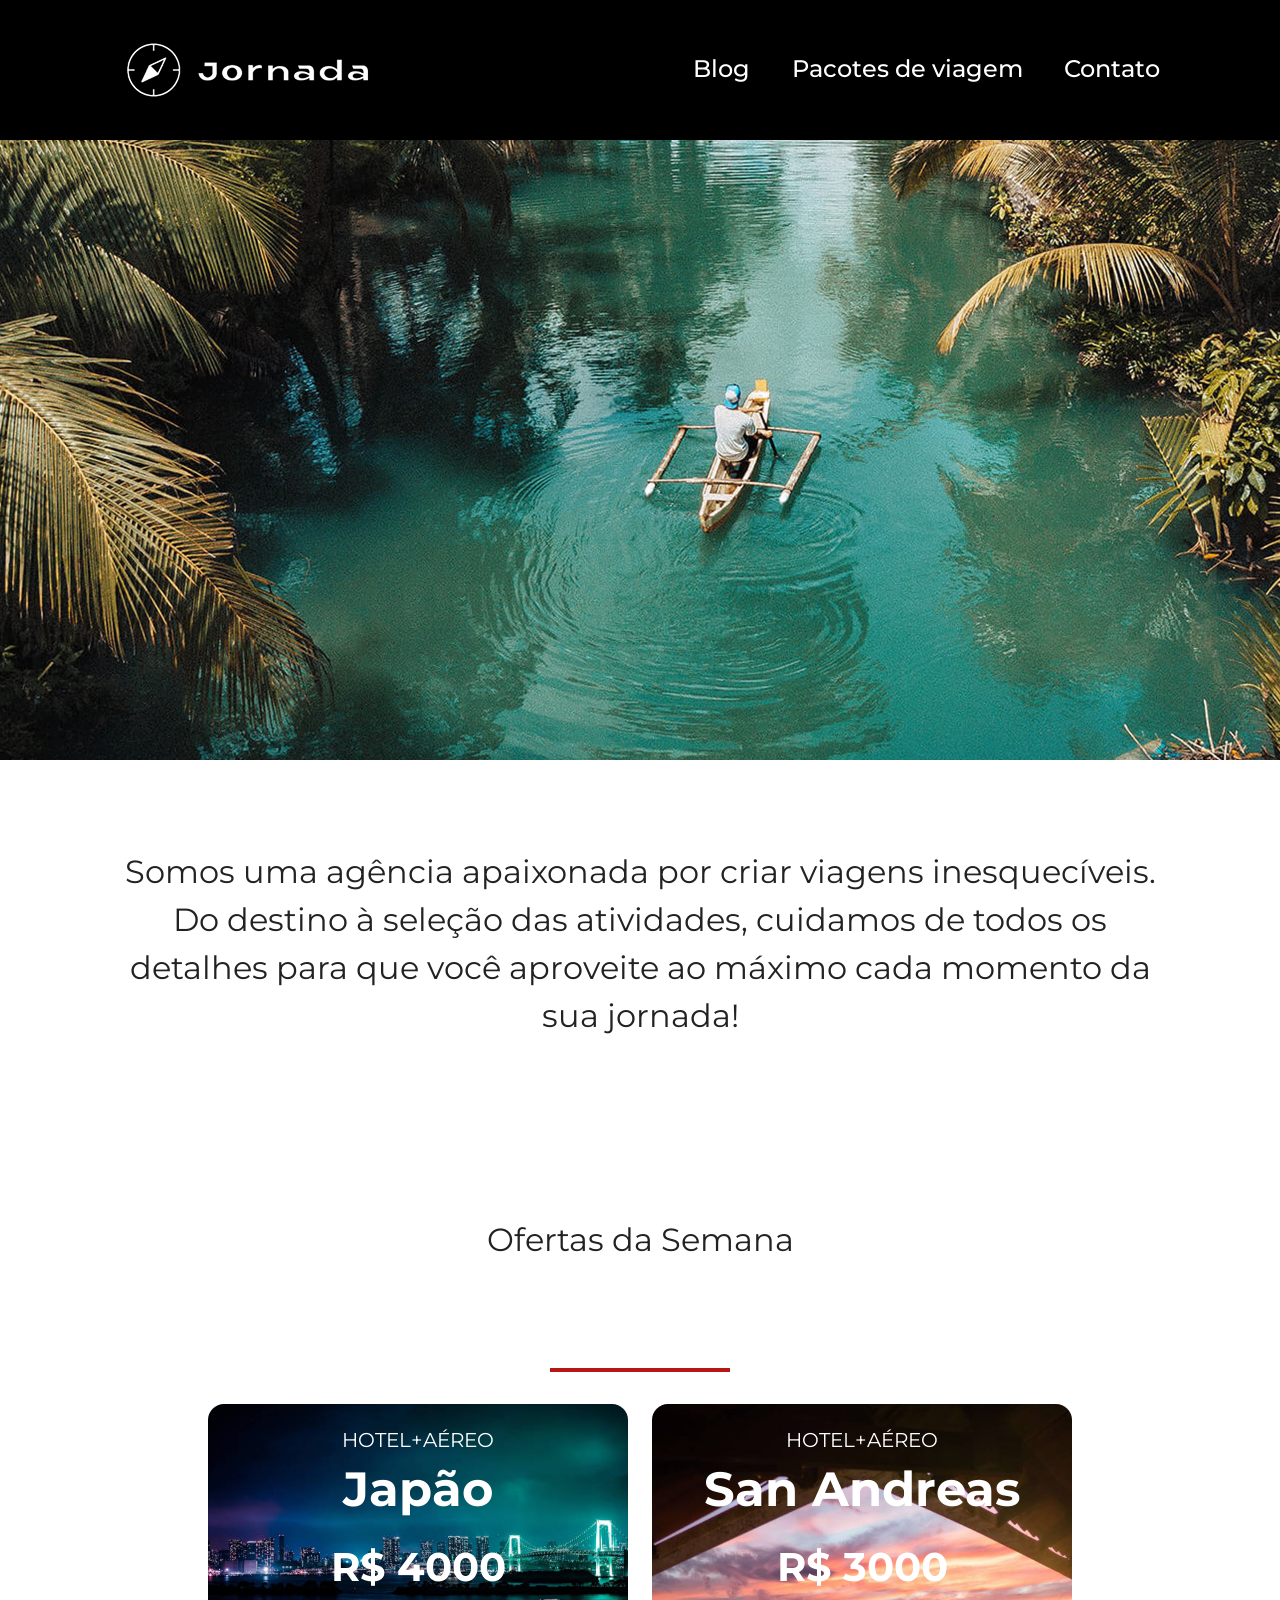
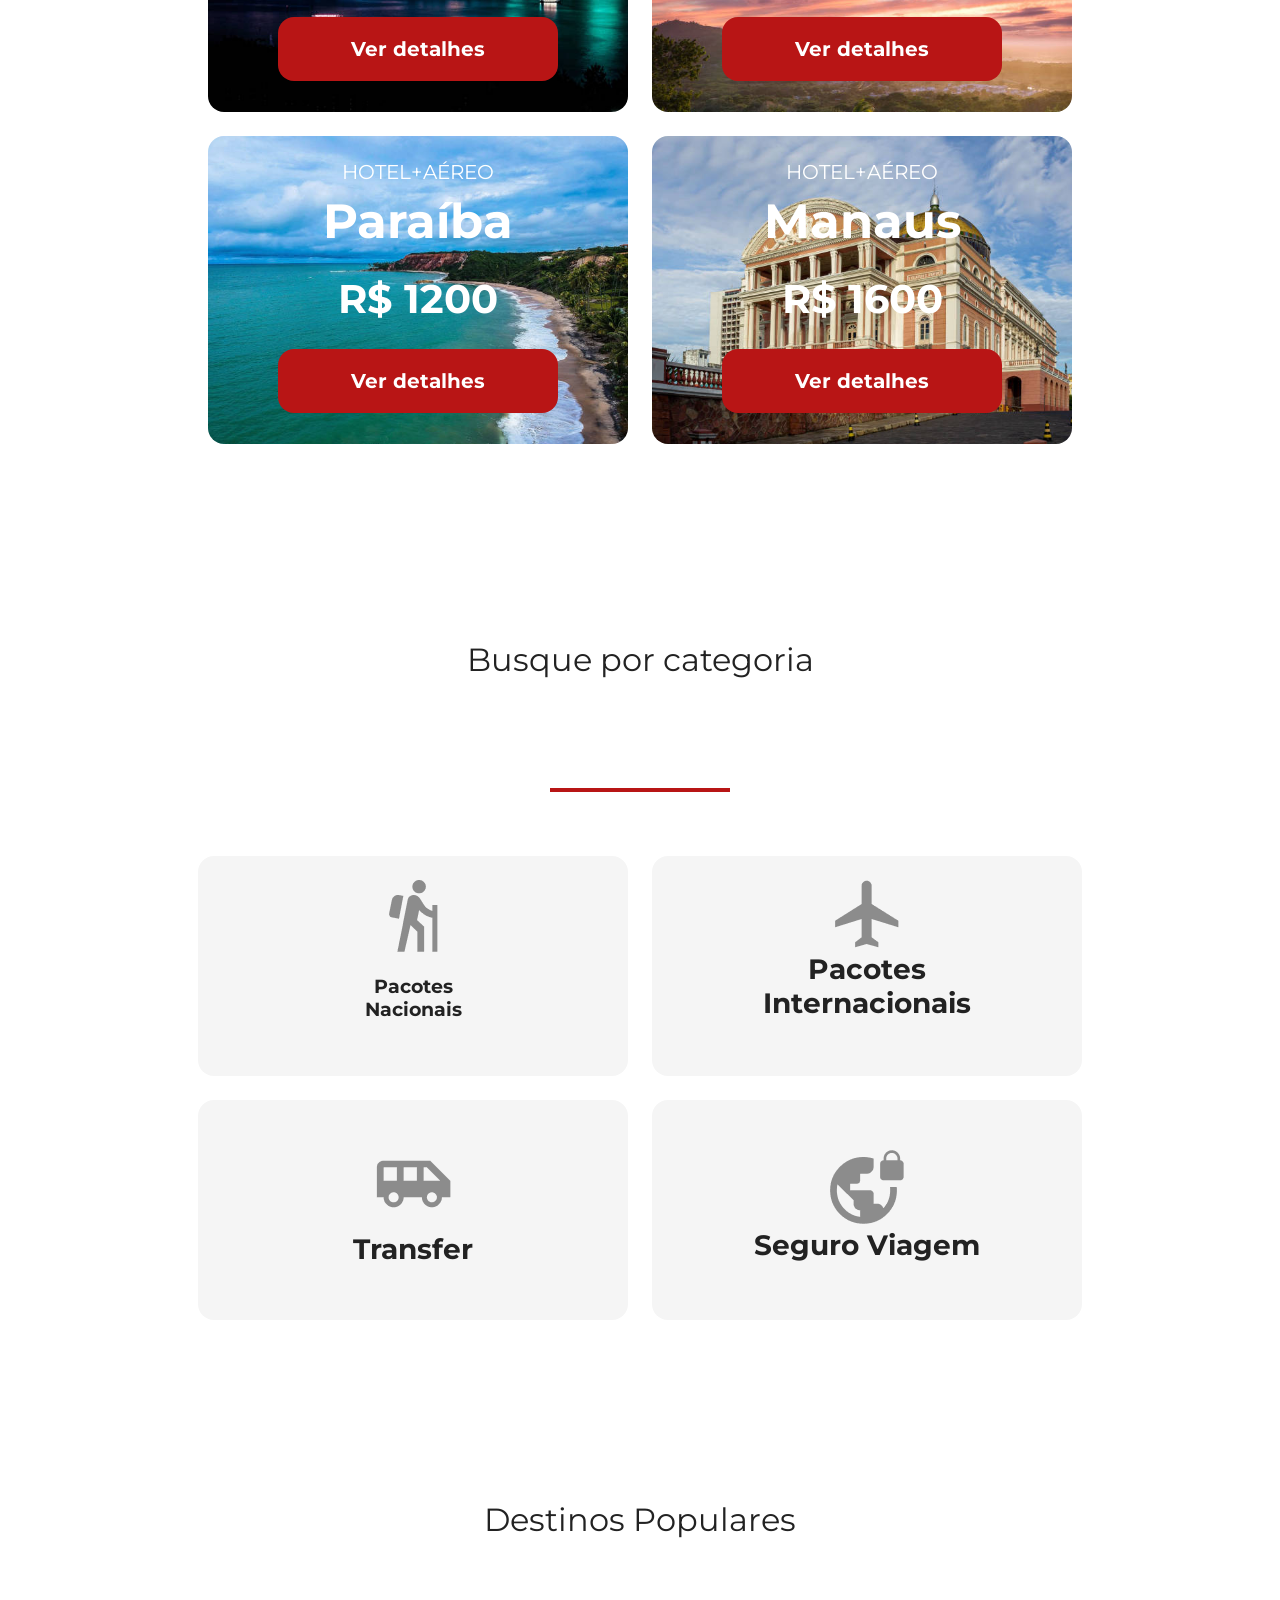
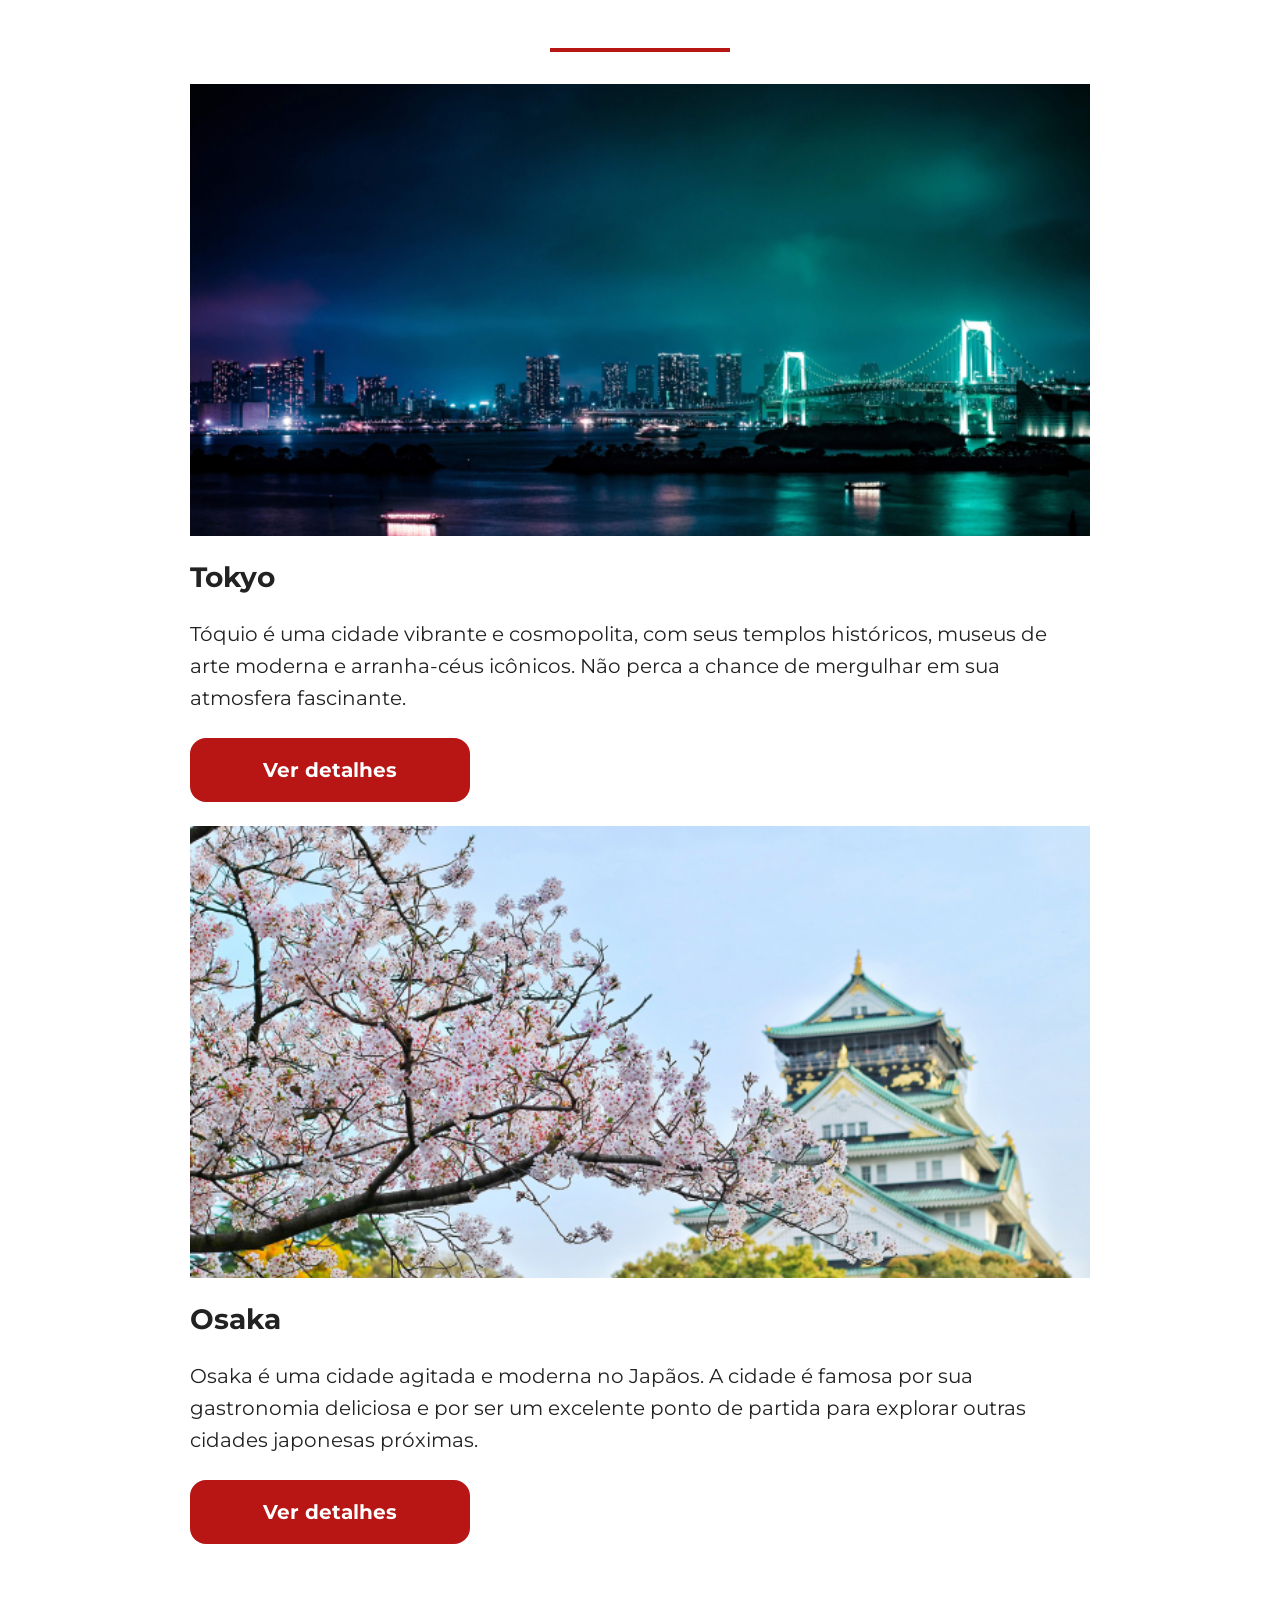
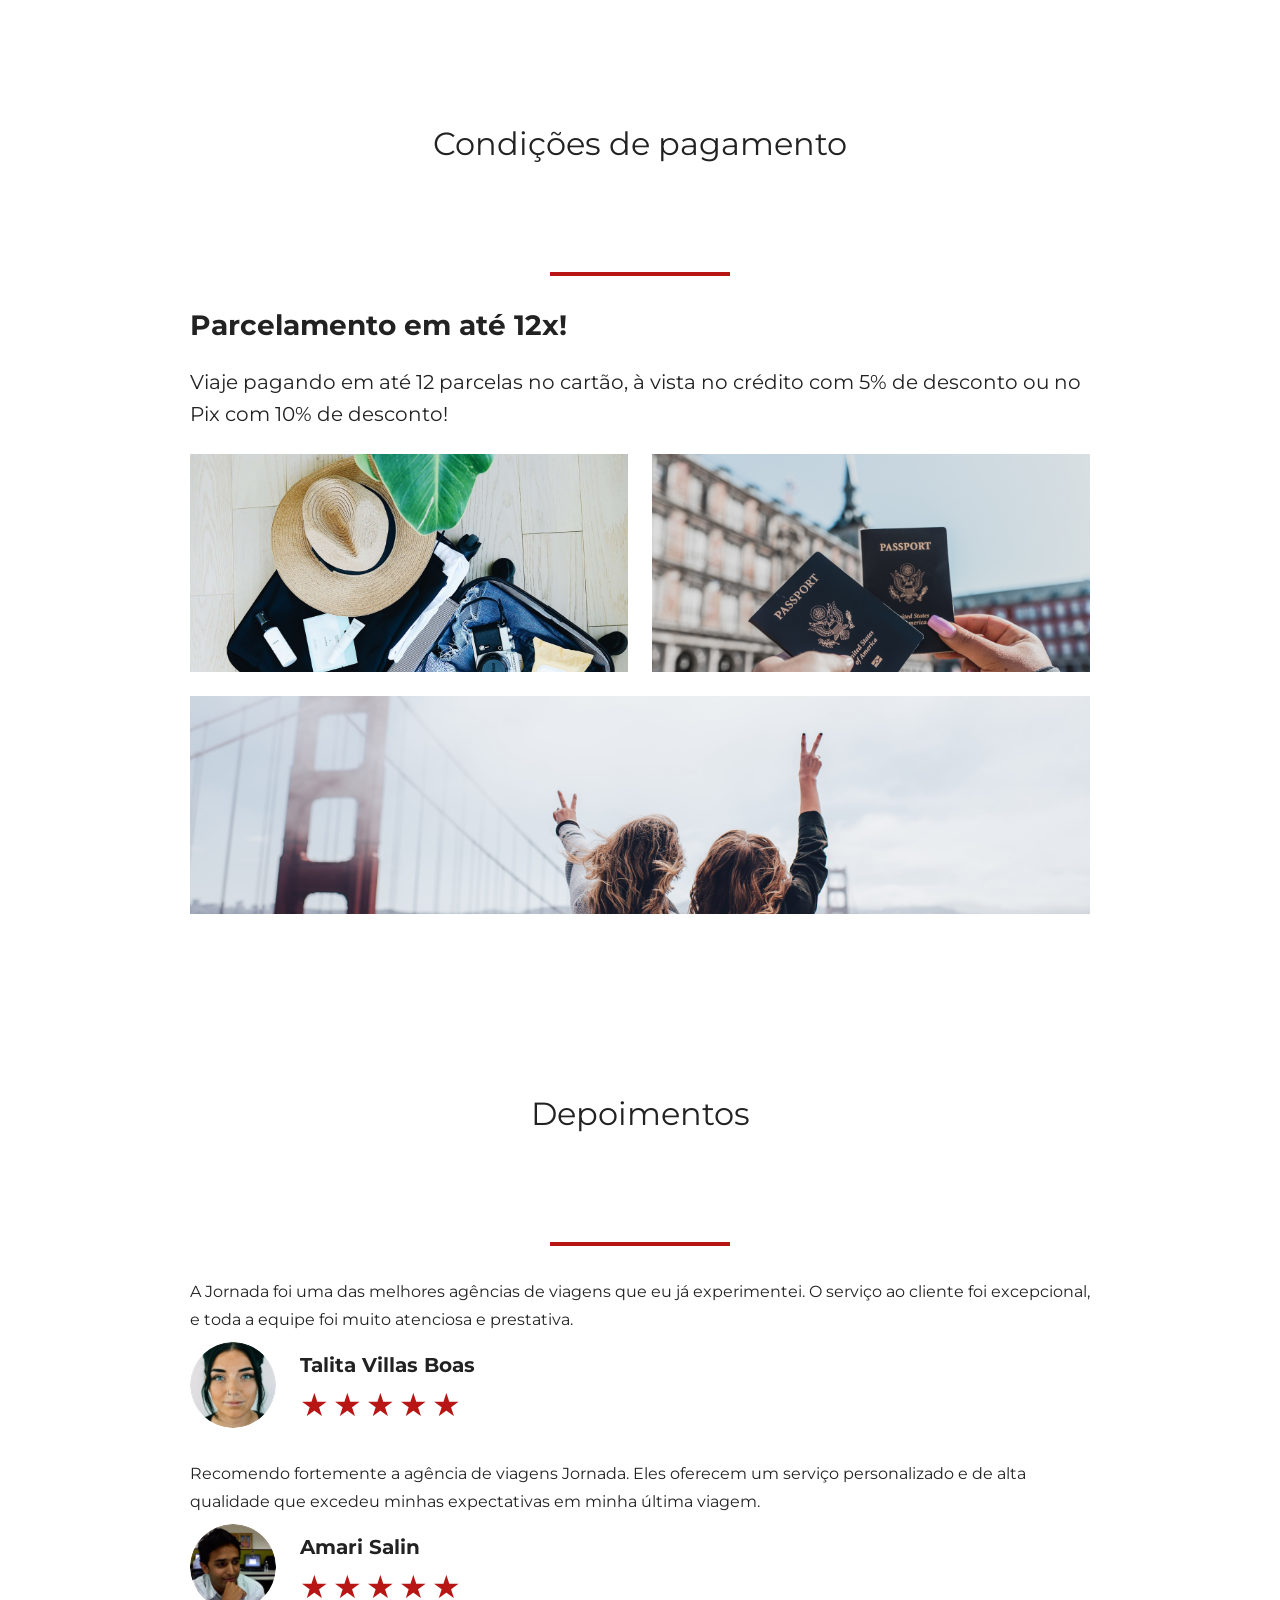
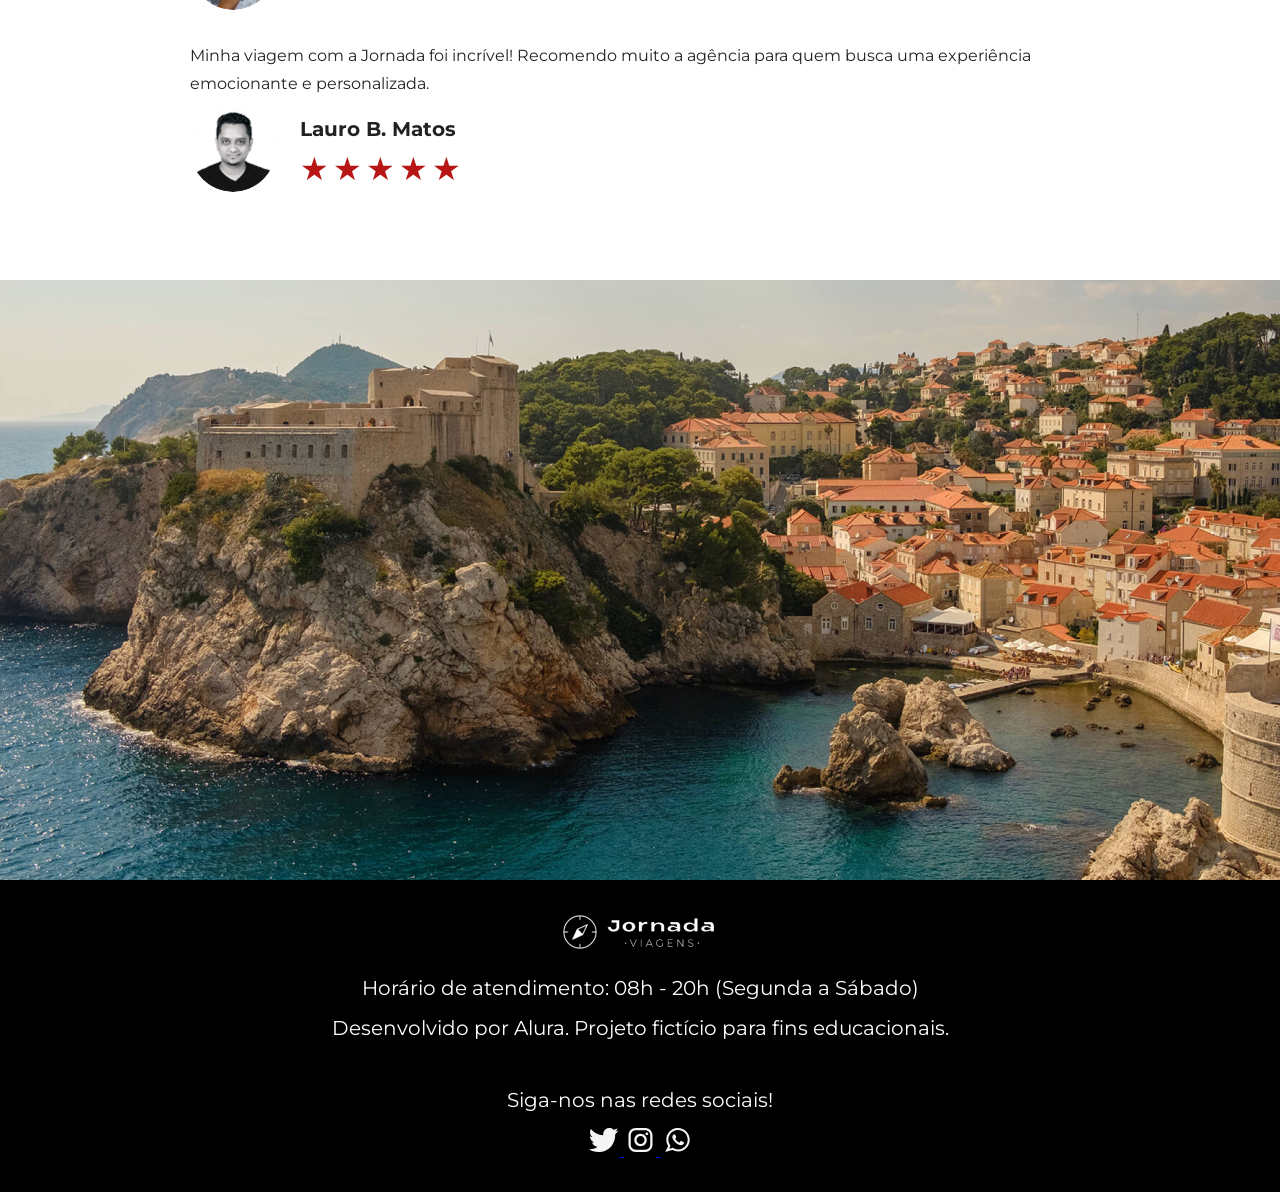
==== commit bd09a40a: "fix bugs" ====
--- a/index.html
+++ b/index.html
@@ -20,7 +20,7 @@
     <a class="logo" href="index.html" title="voltar para a página inicial">
       <img class="img-mobile" src="img/bussola-jornada-branco.png"
         alt="Bussola do logo Jornada Viagens na cor branca" />
-      <img class="img-desktop" src="img/bussola-texto-jornada-branco.png" alt="Logo Jornada Viagens na cor branca" />
+      <img class="img-desktop" src="img/bussola-texto-branco.png" alt="Logo Jornada Viagens na cor branca" />
     </a>
     <div class="navigation-menu">
       <label for="menu">
